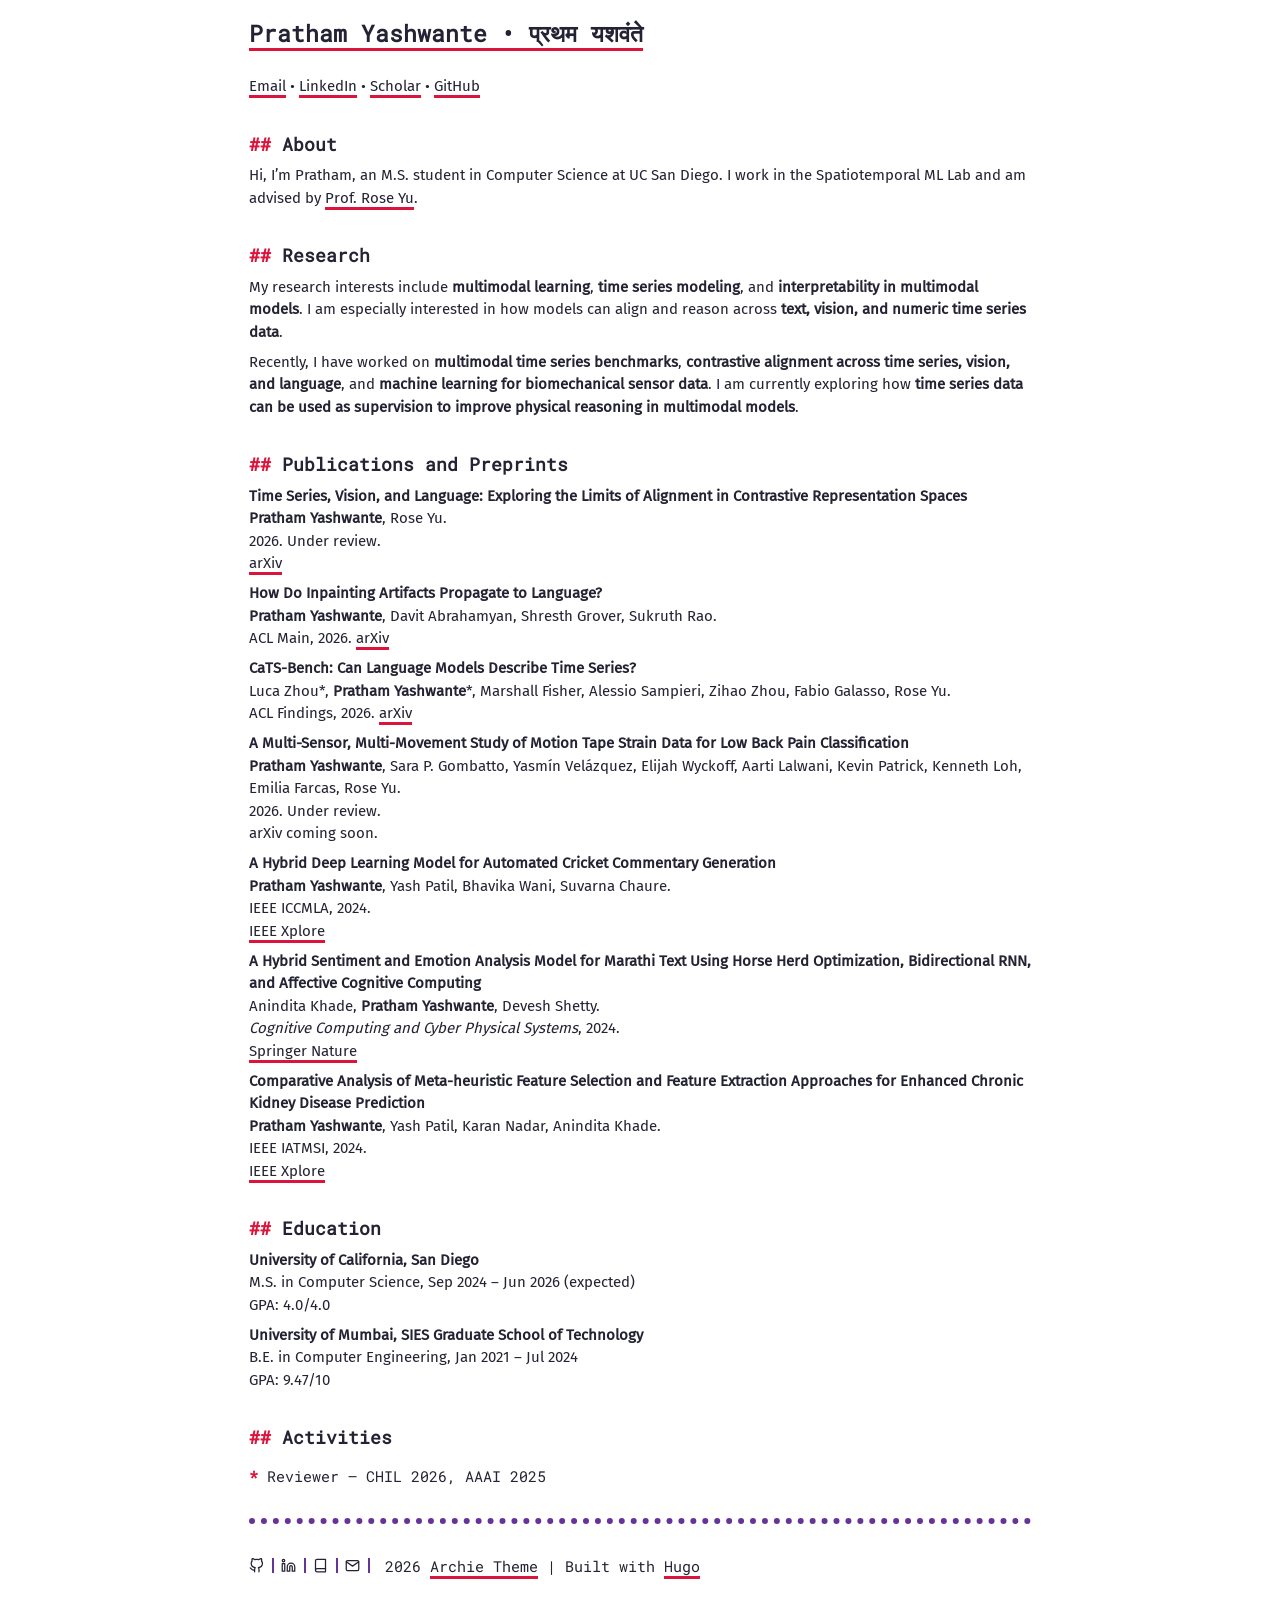
==== index.html @ 504a8953 "deploy: 6c5d9e19c88e1a8b2f071d8563f7a2a31293d02d" ====
<!doctype html><html><head lang=en><meta charset=utf-8><meta http-equiv=X-UA-Compatible content="IE=edge"><title>Pratham Yashwante • प्रथम यशवंते | Home</title><meta name=viewport content="width=device-width,initial-scale=1"><meta name=description content><meta property="og:image" content="https://prathamvy.github.io/"><link rel=alternate type=application/rss+xml href=https://prathamvy.github.io/index.xml title="Pratham Yashwante • प्रथम यशवंते"><meta property="og:url" content="https://prathamvy.github.io/"><meta property="og:site_name" content="Pratham Yashwante • प्रथम यशवंते"><meta property="og:title" content="Home"><meta property="og:description" content="Email • LinkedIn • Scholar • GitHub
About Hi, I’m Pratham, an M.S. student in Computer Science at UC San Diego. I work in the Spatiotemporal ML Lab and am advised by Prof. Rose Yu.
Research My research interests include multimodal learning, time series modeling, and interpretability in multimodal models. I am especially interested in how models can align and reason across text, vision, and numeric time series data.
Recently, I have worked on multimodal time series benchmarks, contrastive alignment across time series, vision, and language, and machine learning for biomechanical sensor data. I am currently exploring how time series data can be used as supervision to improve physical reasoning in multimodal models."><meta property="og:locale" content="en_us"><meta property="og:type" content="website"><meta name=twitter:card content="summary"><meta name=twitter:title content="Home"><meta name=twitter:description content="Email • LinkedIn • Scholar • GitHub
About Hi, I’m Pratham, an M.S. student in Computer Science at UC San Diego. I work in the Spatiotemporal ML Lab and am advised by Prof. Rose Yu.
Research My research interests include multimodal learning, time series modeling, and interpretability in multimodal models. I am especially interested in how models can align and reason across text, vision, and numeric time series data.
Recently, I have worked on multimodal time series benchmarks, contrastive alignment across time series, vision, and language, and machine learning for biomechanical sensor data. I am currently exploring how time series data can be used as supervision to improve physical reasoning in multimodal models."><link href=https://prathamvy.github.io/css/fonts.2c2227b81b1970a03e760aa2e6121cd01f87c88586803cbb282aa224720a765f.css rel=stylesheet><link rel=stylesheet type=text/css media=screen href=https://prathamvy.github.io/css/main.a87126a5d38398207e58225b2d1a9faf97f546982f44b3ffb9715a264da36c90.css></head><body><div class=content><header><div class=main><a href=https://prathamvy.github.io/>Pratham Yashwante • प्रथम यशवंते</a></div><nav></nav></header><main class=main><div class=site-description></div><article class=post-content><p><a href=mailto:prathamyashwantepy@gmail.com>Email</a> • <a href=https://linkedin.com/in/prathamyashwante>LinkedIn</a> • <a href="https://scholar.google.com/citations?user=l7KzSbgAAAAJ&amp;hl=en">Scholar</a> • <a href=https://github.com/prathamvy>GitHub</a></p><h2 id=about>About</h2><p>Hi, I’m Pratham, an M.S. student in Computer Science at UC San Diego. I work in the Spatiotemporal ML Lab and am advised by <a href=https://roseyu.com/>Prof. Rose Yu</a>.</p><h2 id=research>Research</h2><p>My research interests include <strong>multimodal learning</strong>, <strong>time series modeling</strong>, and <strong>interpretability in multimodal models</strong>. I am especially interested in how models can align and reason across <strong>text, vision, and numeric time series data</strong>.</p><p>Recently, I have worked on <strong>multimodal time series benchmarks</strong>, <strong>contrastive alignment across time series, vision, and language</strong>, and <strong>machine learning for biomechanical sensor data</strong>. I am currently exploring how <strong>time series data can be used as supervision to improve physical reasoning in multimodal models</strong>.</p><h2 id=publications-and-preprints>Publications and Preprints</h2><p><strong>Time Series, Vision, and Language: Exploring the Limits of Alignment in Contrastive Representation Spaces</strong><br><strong>Pratham Yashwante</strong>, Rose Yu.<br>2026. Under review.<br><a href=https://arxiv.org/abs/2602.19367v1>arXiv</a></p><p><strong>How Do Inpainting Artifacts Propagate to Language?</strong><br><strong>Pratham Yashwante</strong>, Davit Abrahamyan, Shresth Grover, Sukruth Rao.<br>ACL Main, 2026. <a href=https://arxiv.org/abs/2602.20520>arXiv</a></p><p><strong>CaTS-Bench: Can Language Models Describe Time Series?</strong><br>Luca Zhou*, <strong>Pratham Yashwante</strong>*, Marshall Fisher, Alessio Sampieri, Zihao Zhou, Fabio Galasso, Rose Yu.<br>ACL Findings, 2026. <a href=https://arxiv.org/abs/2509.20823>arXiv</a></p><p><strong>A Multi-Sensor, Multi-Movement Study of Motion Tape Strain Data for Low Back Pain Classification</strong><br><strong>Pratham Yashwante</strong>, Sara P. Gombatto, Yasmín Velázquez, Elijah Wyckoff, Aarti Lalwani, Kevin Patrick, Kenneth Loh, Emilia Farcas, Rose Yu.<br>2026. Under review.<br>arXiv coming soon.</p><p><strong>A Hybrid Deep Learning Model for Automated Cricket Commentary Generation</strong><br><strong>Pratham Yashwante</strong>, Yash Patil, Bhavika Wani, Suvarna Chaure.<br>IEEE ICCMLA, 2024.<br><a href=https://ieeexplore.ieee.org/abstract/document/10871604>IEEE Xplore</a></p><p><strong>A Hybrid Sentiment and Emotion Analysis Model for Marathi Text Using Horse Herd Optimization, Bidirectional RNN, and Affective Cognitive Computing</strong><br>Anindita Khade, <strong>Pratham Yashwante</strong>, Devesh Shetty.<br><em>Cognitive Computing and Cyber Physical Systems</em>, 2024.<br><a href=https://doi.org/10.1007/978-3-031-77081-4_2>Springer Nature</a></p><p><strong>Comparative Analysis of Meta-heuristic Feature Selection and Feature Extraction Approaches for Enhanced Chronic Kidney Disease Prediction</strong><br><strong>Pratham Yashwante</strong>, Yash Patil, Karan Nadar, Anindita Khade.<br>IEEE IATMSI, 2024.<br><a href=https://ieeexplore.ieee.org/abstract/document/10502980>IEEE Xplore</a></p><h2 id=education>Education</h2><p><strong>University of California, San Diego</strong><br>M.S. in Computer Science, Sep 2024 – Jun 2026 (expected)<br>GPA: 4.0/4.0</p><p><strong>University of Mumbai, SIES Graduate School of Technology</strong><br>B.E. in Computer Engineering, Jan 2021 – Jul 2024<br>GPA: 9.47/10</p><h2 id=activities>Activities</h2><ul><li>Reviewer — CHIL 2026, AAAI 2025</li></ul></article></main><footer><div style=display:flex><a class=soc href=https://github.com/prathamvy rel=me title=GitHub><svg class="feather"><use href="/svg/feather-sprite.51cf5647cb1987f769b616558f2620fd9423d72058490231b391bf6aa3744b55.svg#github"/></svg></a><a class=border></a><a class=soc href=https://linkedin.com/in/prathamyashwante rel=me title=LinkedIn><svg class="feather"><use href="/svg/feather-sprite.51cf5647cb1987f769b616558f2620fd9423d72058490231b391bf6aa3744b55.svg#linkedin"/></svg></a><a class=border></a><a class=soc href="https://scholar.google.com/citations?user=l7KzSbgAAAAJ&amp;hl=en" rel=me title="Google Scholar"><svg class="feather"><use href="/svg/feather-sprite.51cf5647cb1987f769b616558f2620fd9423d72058490231b391bf6aa3744b55.svg#book"/></svg></a><a class=border></a><a class=soc href=mailto:prathamyashwantepy@gmail.com rel=me title=Email><svg class="feather"><use href="/svg/feather-sprite.51cf5647cb1987f769b616558f2620fd9423d72058490231b391bf6aa3744b55.svg#mail"/></svg></a><a class=border></a></div><div class=footer-info>2026 <a href=https://github.com/athul/archie>Archie Theme</a> | Built with <a href=https://gohugo.io>Hugo</a></div></footer></div></body></html>
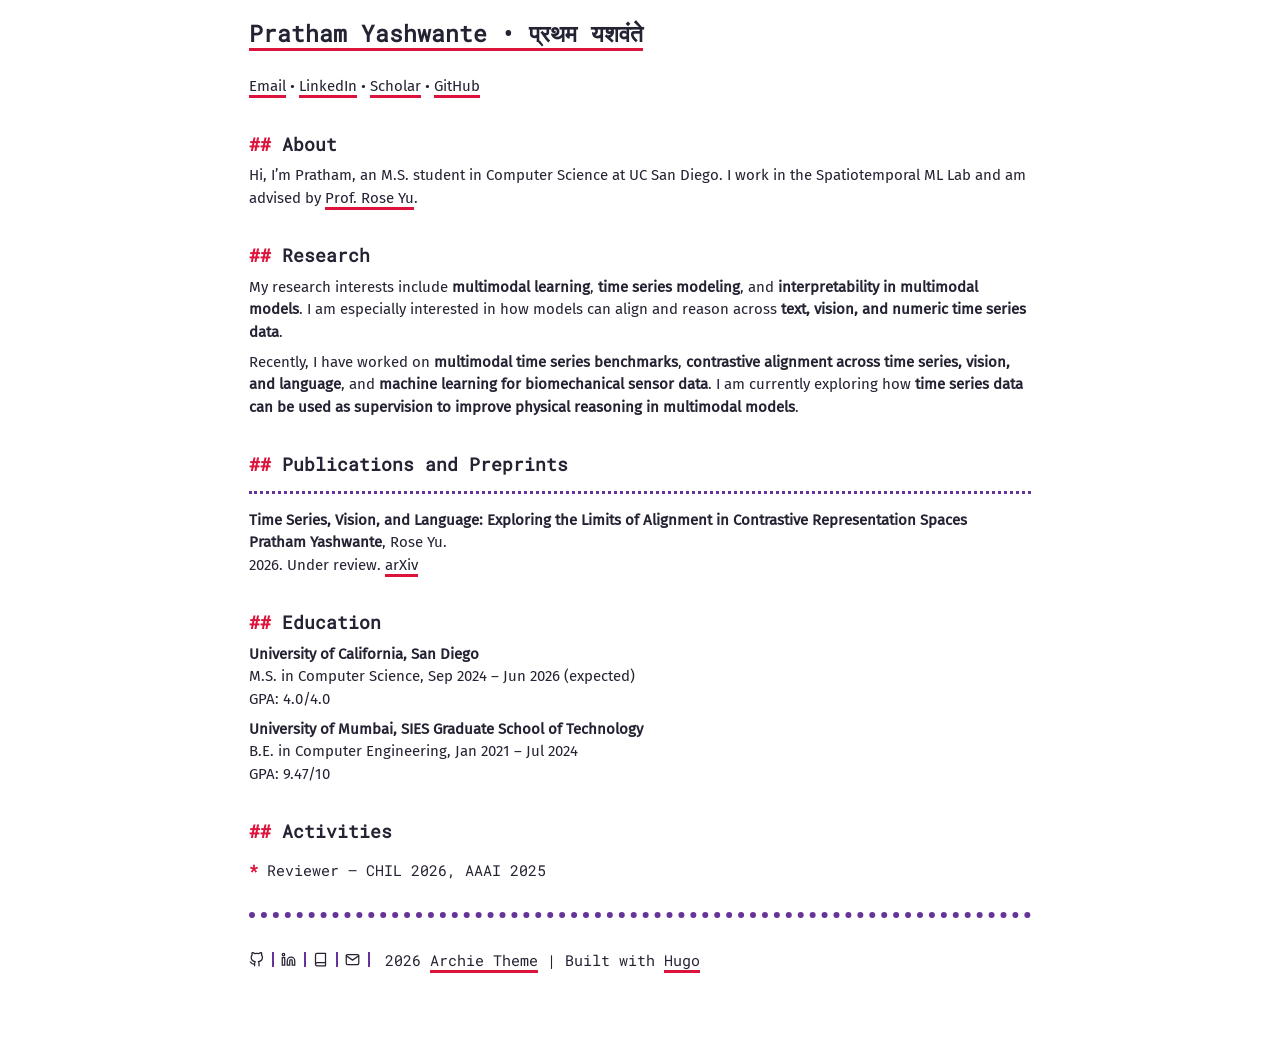
==== commit b9a0741a: "deploy: 776c43672d6908c7be7795386b432fb3fc596f01" ====
--- a/index.html
+++ b/index.html
@@ -4,4 +4,4 @@
 Recently, I have worked on multimodal time series benchmarks, contrastive alignment across time series, vision, and language, and machine learning for biomechanical sensor data. I am currently exploring how time series data can be used as supervision to improve physical reasoning in multimodal models."><meta property="og:locale" content="en_us"><meta property="og:type" content="website"><meta name=twitter:card content="summary"><meta name=twitter:title content="Home"><meta name=twitter:description content="Email • LinkedIn • Scholar • GitHub
 About Hi, I’m Pratham, an M.S. student in Computer Science at UC San Diego. I work in the Spatiotemporal ML Lab and am advised by Prof. Rose Yu.
 Research My research interests include multimodal learning, time series modeling, and interpretability in multimodal models. I am especially interested in how models can align and reason across text, vision, and numeric time series data.
-Recently, I have worked on multimodal time series benchmarks, contrastive alignment across time series, vision, and language, and machine learning for biomechanical sensor data. I am currently exploring how time series data can be used as supervision to improve physical reasoning in multimodal models."><link href=https://prathamvy.github.io/css/fonts.2c2227b81b1970a03e760aa2e6121cd01f87c88586803cbb282aa224720a765f.css rel=stylesheet><link rel=stylesheet type=text/css media=screen href=https://prathamvy.github.io/css/main.a87126a5d38398207e58225b2d1a9faf97f546982f44b3ffb9715a264da36c90.css></head><body><div class=content><header><div class=main><a href=https://prathamvy.github.io/>Pratham Yashwante • प्रथम यशवंते</a></div><nav></nav></header><main class=main><div class=site-description></div><article class=post-content><p><a href=mailto:prathamyashwantepy@gmail.com>Email</a> • <a href=https://linkedin.com/in/prathamyashwante>LinkedIn</a> • <a href="https://scholar.google.com/citations?user=l7KzSbgAAAAJ&amp;hl=en">Scholar</a> • <a href=https://github.com/prathamvy>GitHub</a></p><h2 id=about>About</h2><p>Hi, I’m Pratham, an M.S. student in Computer Science at UC San Diego. I work in the Spatiotemporal ML Lab and am advised by <a href=https://roseyu.com/>Prof. Rose Yu</a>.</p><h2 id=research>Research</h2><p>My research interests include <strong>multimodal learning</strong>, <strong>time series modeling</strong>, and <strong>interpretability in multimodal models</strong>. I am especially interested in how models can align and reason across <strong>text, vision, and numeric time series data</strong>.</p><p>Recently, I have worked on <strong>multimodal time series benchmarks</strong>, <strong>contrastive alignment across time series, vision, and language</strong>, and <strong>machine learning for biomechanical sensor data</strong>. I am currently exploring how <strong>time series data can be used as supervision to improve physical reasoning in multimodal models</strong>.</p><h2 id=publications-and-preprints>Publications and Preprints</h2><p><strong>Time Series, Vision, and Language: Exploring the Limits of Alignment in Contrastive Representation Spaces</strong><br><strong>Pratham Yashwante</strong>, Rose Yu.<br>2026. Under review.<br><a href=https://arxiv.org/abs/2602.19367v1>arXiv</a></p><p><strong>How Do Inpainting Artifacts Propagate to Language?</strong><br><strong>Pratham Yashwante</strong>, Davit Abrahamyan, Shresth Grover, Sukruth Rao.<br>ACL Main, 2026. <a href=https://arxiv.org/abs/2602.20520>arXiv</a></p><p><strong>CaTS-Bench: Can Language Models Describe Time Series?</strong><br>Luca Zhou*, <strong>Pratham Yashwante</strong>*, Marshall Fisher, Alessio Sampieri, Zihao Zhou, Fabio Galasso, Rose Yu.<br>ACL Findings, 2026. <a href=https://arxiv.org/abs/2509.20823>arXiv</a></p><p><strong>A Multi-Sensor, Multi-Movement Study of Motion Tape Strain Data for Low Back Pain Classification</strong><br><strong>Pratham Yashwante</strong>, Sara P. Gombatto, Yasmín Velázquez, Elijah Wyckoff, Aarti Lalwani, Kevin Patrick, Kenneth Loh, Emilia Farcas, Rose Yu.<br>2026. Under review.<br>arXiv coming soon.</p><p><strong>A Hybrid Deep Learning Model for Automated Cricket Commentary Generation</strong><br><strong>Pratham Yashwante</strong>, Yash Patil, Bhavika Wani, Suvarna Chaure.<br>IEEE ICCMLA, 2024.<br><a href=https://ieeexplore.ieee.org/abstract/document/10871604>IEEE Xplore</a></p><p><strong>A Hybrid Sentiment and Emotion Analysis Model for Marathi Text Using Horse Herd Optimization, Bidirectional RNN, and Affective Cognitive Computing</strong><br>Anindita Khade, <strong>Pratham Yashwante</strong>, Devesh Shetty.<br><em>Cognitive Computing and Cyber Physical Systems</em>, 2024.<br><a href=https://doi.org/10.1007/978-3-031-77081-4_2>Springer Nature</a></p><p><strong>Comparative Analysis of Meta-heuristic Feature Selection and Feature Extraction Approaches for Enhanced Chronic Kidney Disease Prediction</strong><br><strong>Pratham Yashwante</strong>, Yash Patil, Karan Nadar, Anindita Khade.<br>IEEE IATMSI, 2024.<br><a href=https://ieeexplore.ieee.org/abstract/document/10502980>IEEE Xplore</a></p><h2 id=education>Education</h2><p><strong>University of California, San Diego</strong><br>M.S. in Computer Science, Sep 2024 – Jun 2026 (expected)<br>GPA: 4.0/4.0</p><p><strong>University of Mumbai, SIES Graduate School of Technology</strong><br>B.E. in Computer Engineering, Jan 2021 – Jul 2024<br>GPA: 9.47/10</p><h2 id=activities>Activities</h2><ul><li>Reviewer — CHIL 2026, AAAI 2025</li></ul></article></main><footer><div style=display:flex><a class=soc href=https://github.com/prathamvy rel=me title=GitHub><svg class="feather"><use href="/svg/feather-sprite.51cf5647cb1987f769b616558f2620fd9423d72058490231b391bf6aa3744b55.svg#github"/></svg></a><a class=border></a><a class=soc href=https://linkedin.com/in/prathamyashwante rel=me title=LinkedIn><svg class="feather"><use href="/svg/feather-sprite.51cf5647cb1987f769b616558f2620fd9423d72058490231b391bf6aa3744b55.svg#linkedin"/></svg></a><a class=border></a><a class=soc href="https://scholar.google.com/citations?user=l7KzSbgAAAAJ&amp;hl=en" rel=me title="Google Scholar"><svg class="feather"><use href="/svg/feather-sprite.51cf5647cb1987f769b616558f2620fd9423d72058490231b391bf6aa3744b55.svg#book"/></svg></a><a class=border></a><a class=soc href=mailto:prathamyashwantepy@gmail.com rel=me title=Email><svg class="feather"><use href="/svg/feather-sprite.51cf5647cb1987f769b616558f2620fd9423d72058490231b391bf6aa3744b55.svg#mail"/></svg></a><a class=border></a></div><div class=footer-info>2026 <a href=https://github.com/athul/archie>Archie Theme</a> | Built with <a href=https://gohugo.io>Hugo</a></div></footer></div></body></html>+Recently, I have worked on multimodal time series benchmarks, contrastive alignment across time series, vision, and language, and machine learning for biomechanical sensor data. I am currently exploring how time series data can be used as supervision to improve physical reasoning in multimodal models."><link href=https://prathamvy.github.io/css/fonts.2c2227b81b1970a03e760aa2e6121cd01f87c88586803cbb282aa224720a765f.css rel=stylesheet><link rel=stylesheet type=text/css media=screen href=https://prathamvy.github.io/css/main.a87126a5d38398207e58225b2d1a9faf97f546982f44b3ffb9715a264da36c90.css></head><body><div class=content><header><div class=main><a href=https://prathamvy.github.io/>Pratham Yashwante • प्रथम यशवंते</a></div><nav></nav></header><main class=main><div class=site-description></div><article class=post-content><p><a href=mailto:prathamyashwantepy@gmail.com>Email</a> • <a href=https://linkedin.com/in/prathamyashwante>LinkedIn</a> • <a href="https://scholar.google.com/citations?user=l7KzSbgAAAAJ&amp;hl=en">Scholar</a> • <a href=https://github.com/prathamvy>GitHub</a></p><h2 id=about>About</h2><p>Hi, I’m Pratham, an M.S. student in Computer Science at UC San Diego. I work in the Spatiotemporal ML Lab and am advised by <a href=https://roseyu.com/>Prof. Rose Yu</a>.</p><h2 id=research>Research</h2><p>My research interests include <strong>multimodal learning</strong>, <strong>time series modeling</strong>, and <strong>interpretability in multimodal models</strong>. I am especially interested in how models can align and reason across <strong>text, vision, and numeric time series data</strong>.</p><p>Recently, I have worked on <strong>multimodal time series benchmarks</strong>, <strong>contrastive alignment across time series, vision, and language</strong>, and <strong>machine learning for biomechanical sensor data</strong>. I am currently exploring how <strong>time series data can be used as supervision to improve physical reasoning in multimodal models</strong>.</p><h2 id=publications-and-preprints>Publications and Preprints</h2><hr><p><strong>Time Series, Vision, and Language: Exploring the Limits of Alignment in Contrastive Representation Spaces</strong><br><strong>Pratham Yashwante</strong>, Rose Yu.<br>2026. Under review. <a href=https://arxiv.org/abs/2602.19367v1>arXiv</a></p><h2 id=education>Education</h2><p><strong>University of California, San Diego</strong><br>M.S. in Computer Science, Sep 2024 – Jun 2026 (expected)<br>GPA: 4.0/4.0</p><p><strong>University of Mumbai, SIES Graduate School of Technology</strong><br>B.E. in Computer Engineering, Jan 2021 – Jul 2024<br>GPA: 9.47/10</p><h2 id=activities>Activities</h2><ul><li>Reviewer — CHIL 2026, AAAI 2025</li></ul></article></main><footer><div style=display:flex><a class=soc href=https://github.com/prathamvy rel=me title=GitHub><svg class="feather"><use href="/svg/feather-sprite.51cf5647cb1987f769b616558f2620fd9423d72058490231b391bf6aa3744b55.svg#github"/></svg></a><a class=border></a><a class=soc href=https://linkedin.com/in/prathamyashwante rel=me title=LinkedIn><svg class="feather"><use href="/svg/feather-sprite.51cf5647cb1987f769b616558f2620fd9423d72058490231b391bf6aa3744b55.svg#linkedin"/></svg></a><a class=border></a><a class=soc href="https://scholar.google.com/citations?user=l7KzSbgAAAAJ&amp;hl=en" rel=me title="Google Scholar"><svg class="feather"><use href="/svg/feather-sprite.51cf5647cb1987f769b616558f2620fd9423d72058490231b391bf6aa3744b55.svg#book"/></svg></a><a class=border></a><a class=soc href=mailto:prathamyashwantepy@gmail.com rel=me title=Email><svg class="feather"><use href="/svg/feather-sprite.51cf5647cb1987f769b616558f2620fd9423d72058490231b391bf6aa3744b55.svg#mail"/></svg></a><a class=border></a></div><div class=footer-info>2026 <a href=https://github.com/athul/archie>Archie Theme</a> | Built with <a href=https://gohugo.io>Hugo</a></div></footer></div></body></html>
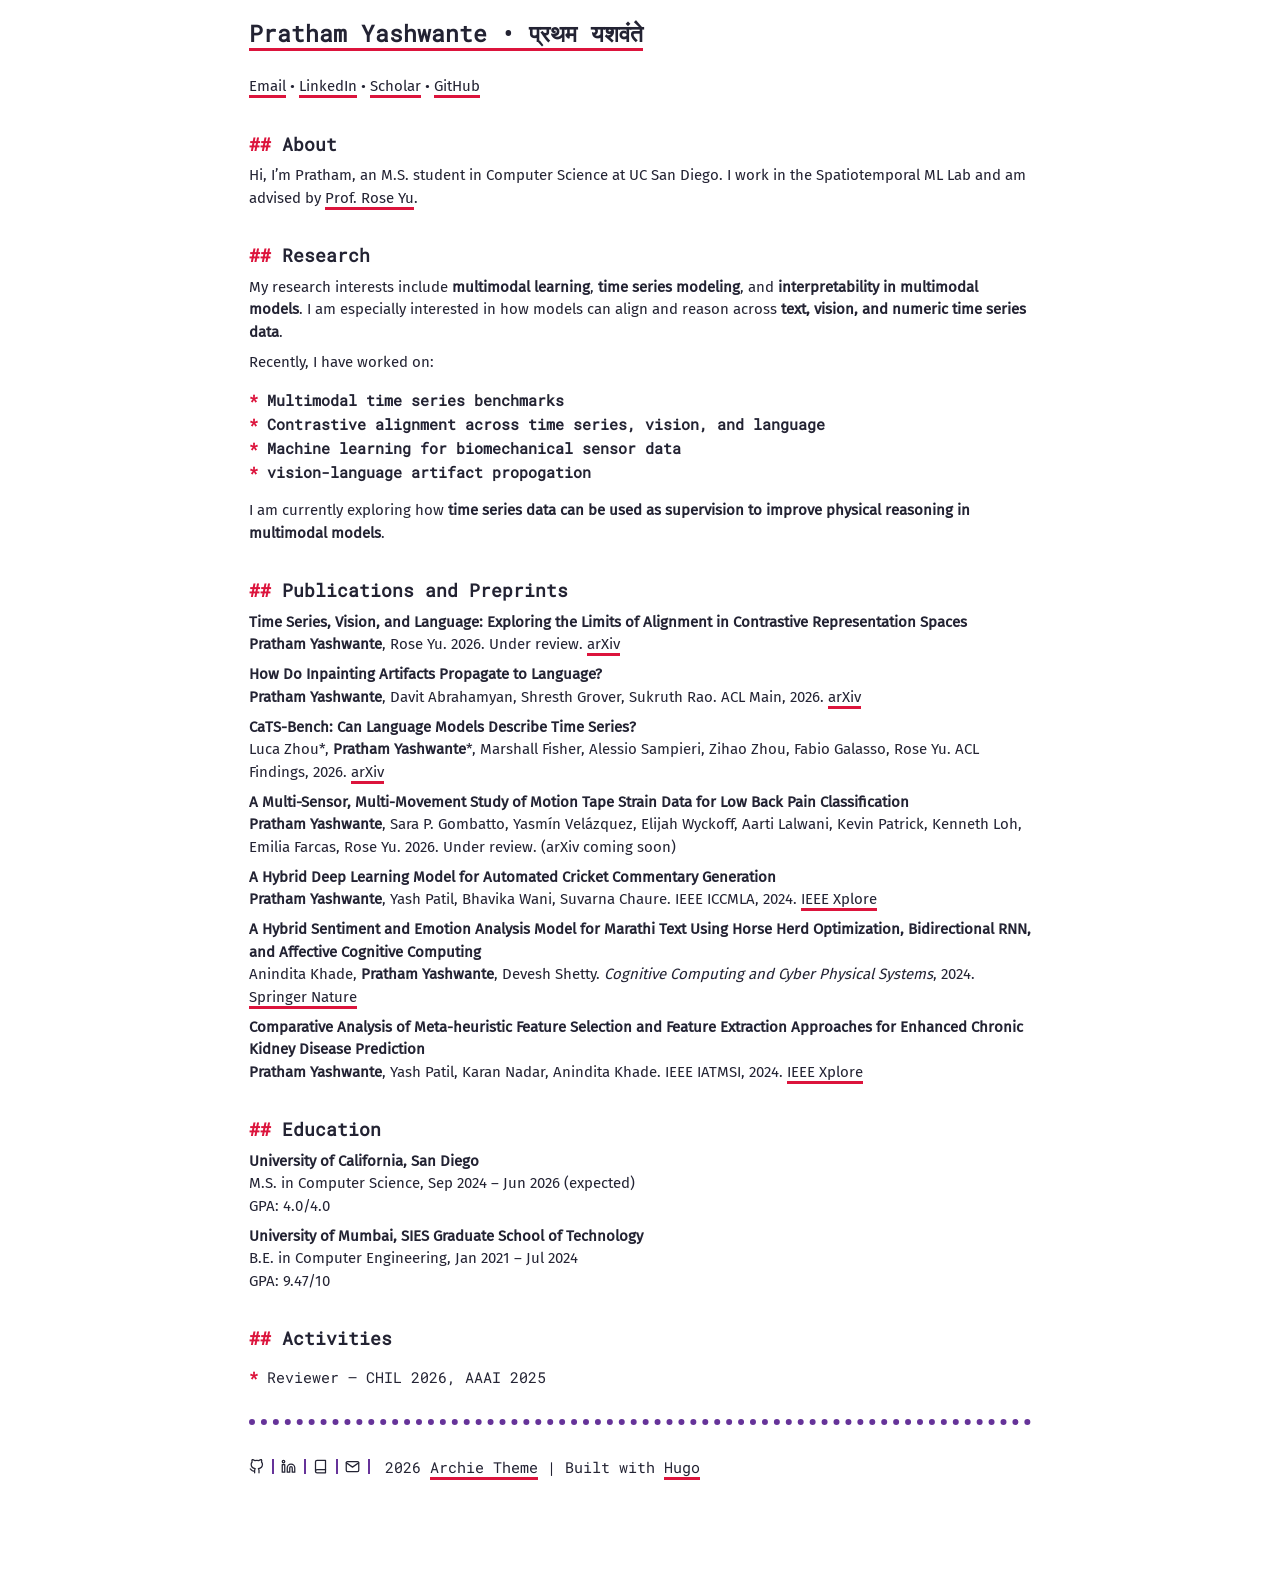
==== commit 2adcfcf8: "deploy: 95b0241043cf99fbb172ac626fe70a78dbdd3101" ====
--- a/index.html
+++ b/index.html
@@ -1,7 +1,7 @@
 <!doctype html><html><head lang=en><meta charset=utf-8><meta http-equiv=X-UA-Compatible content="IE=edge"><title>Pratham Yashwante • प्रथम यशवंते | Home</title><meta name=viewport content="width=device-width,initial-scale=1"><meta name=description content><meta property="og:image" content="https://prathamvy.github.io/"><link rel=alternate type=application/rss+xml href=https://prathamvy.github.io/index.xml title="Pratham Yashwante • प्रथम यशवंते"><meta property="og:url" content="https://prathamvy.github.io/"><meta property="og:site_name" content="Pratham Yashwante • प्रथम यशवंते"><meta property="og:title" content="Home"><meta property="og:description" content="Email • LinkedIn • Scholar • GitHub
 About Hi, I’m Pratham, an M.S. student in Computer Science at UC San Diego. I work in the Spatiotemporal ML Lab and am advised by Prof. Rose Yu.
 Research My research interests include multimodal learning, time series modeling, and interpretability in multimodal models. I am especially interested in how models can align and reason across text, vision, and numeric time series data.
-Recently, I have worked on multimodal time series benchmarks, contrastive alignment across time series, vision, and language, and machine learning for biomechanical sensor data. I am currently exploring how time series data can be used as supervision to improve physical reasoning in multimodal models."><meta property="og:locale" content="en_us"><meta property="og:type" content="website"><meta name=twitter:card content="summary"><meta name=twitter:title content="Home"><meta name=twitter:description content="Email • LinkedIn • Scholar • GitHub
+Recently, I have worked on:"><meta property="og:locale" content="en_us"><meta property="og:type" content="website"><meta name=twitter:card content="summary"><meta name=twitter:title content="Home"><meta name=twitter:description content="Email • LinkedIn • Scholar • GitHub
 About Hi, I’m Pratham, an M.S. student in Computer Science at UC San Diego. I work in the Spatiotemporal ML Lab and am advised by Prof. Rose Yu.
 Research My research interests include multimodal learning, time series modeling, and interpretability in multimodal models. I am especially interested in how models can align and reason across text, vision, and numeric time series data.
-Recently, I have worked on multimodal time series benchmarks, contrastive alignment across time series, vision, and language, and machine learning for biomechanical sensor data. I am currently exploring how time series data can be used as supervision to improve physical reasoning in multimodal models."><link href=https://prathamvy.github.io/css/fonts.2c2227b81b1970a03e760aa2e6121cd01f87c88586803cbb282aa224720a765f.css rel=stylesheet><link rel=stylesheet type=text/css media=screen href=https://prathamvy.github.io/css/main.a87126a5d38398207e58225b2d1a9faf97f546982f44b3ffb9715a264da36c90.css></head><body><div class=content><header><div class=main><a href=https://prathamvy.github.io/>Pratham Yashwante • प्रथम यशवंते</a></div><nav></nav></header><main class=main><div class=site-description></div><article class=post-content><p><a href=mailto:prathamyashwantepy@gmail.com>Email</a> • <a href=https://linkedin.com/in/prathamyashwante>LinkedIn</a> • <a href="https://scholar.google.com/citations?user=l7KzSbgAAAAJ&amp;hl=en">Scholar</a> • <a href=https://github.com/prathamvy>GitHub</a></p><h2 id=about>About</h2><p>Hi, I’m Pratham, an M.S. student in Computer Science at UC San Diego. I work in the Spatiotemporal ML Lab and am advised by <a href=https://roseyu.com/>Prof. Rose Yu</a>.</p><h2 id=research>Research</h2><p>My research interests include <strong>multimodal learning</strong>, <strong>time series modeling</strong>, and <strong>interpretability in multimodal models</strong>. I am especially interested in how models can align and reason across <strong>text, vision, and numeric time series data</strong>.</p><p>Recently, I have worked on <strong>multimodal time series benchmarks</strong>, <strong>contrastive alignment across time series, vision, and language</strong>, and <strong>machine learning for biomechanical sensor data</strong>. I am currently exploring how <strong>time series data can be used as supervision to improve physical reasoning in multimodal models</strong>.</p><h2 id=publications-and-preprints>Publications and Preprints</h2><hr><p><strong>Time Series, Vision, and Language: Exploring the Limits of Alignment in Contrastive Representation Spaces</strong><br><strong>Pratham Yashwante</strong>, Rose Yu.<br>2026. Under review. <a href=https://arxiv.org/abs/2602.19367v1>arXiv</a></p><h2 id=education>Education</h2><p><strong>University of California, San Diego</strong><br>M.S. in Computer Science, Sep 2024 – Jun 2026 (expected)<br>GPA: 4.0/4.0</p><p><strong>University of Mumbai, SIES Graduate School of Technology</strong><br>B.E. in Computer Engineering, Jan 2021 – Jul 2024<br>GPA: 9.47/10</p><h2 id=activities>Activities</h2><ul><li>Reviewer — CHIL 2026, AAAI 2025</li></ul></article></main><footer><div style=display:flex><a class=soc href=https://github.com/prathamvy rel=me title=GitHub><svg class="feather"><use href="/svg/feather-sprite.51cf5647cb1987f769b616558f2620fd9423d72058490231b391bf6aa3744b55.svg#github"/></svg></a><a class=border></a><a class=soc href=https://linkedin.com/in/prathamyashwante rel=me title=LinkedIn><svg class="feather"><use href="/svg/feather-sprite.51cf5647cb1987f769b616558f2620fd9423d72058490231b391bf6aa3744b55.svg#linkedin"/></svg></a><a class=border></a><a class=soc href="https://scholar.google.com/citations?user=l7KzSbgAAAAJ&amp;hl=en" rel=me title="Google Scholar"><svg class="feather"><use href="/svg/feather-sprite.51cf5647cb1987f769b616558f2620fd9423d72058490231b391bf6aa3744b55.svg#book"/></svg></a><a class=border></a><a class=soc href=mailto:prathamyashwantepy@gmail.com rel=me title=Email><svg class="feather"><use href="/svg/feather-sprite.51cf5647cb1987f769b616558f2620fd9423d72058490231b391bf6aa3744b55.svg#mail"/></svg></a><a class=border></a></div><div class=footer-info>2026 <a href=https://github.com/athul/archie>Archie Theme</a> | Built with <a href=https://gohugo.io>Hugo</a></div></footer></div></body></html>+Recently, I have worked on:"><link href=https://prathamvy.github.io/css/fonts.2c2227b81b1970a03e760aa2e6121cd01f87c88586803cbb282aa224720a765f.css rel=stylesheet><link rel=stylesheet type=text/css media=screen href=https://prathamvy.github.io/css/main.a87126a5d38398207e58225b2d1a9faf97f546982f44b3ffb9715a264da36c90.css></head><body><div class=content><header><div class=main><a href=https://prathamvy.github.io/>Pratham Yashwante • प्रथम यशवंते</a></div><nav></nav></header><main class=main><div class=site-description></div><article class=post-content><p><a href=mailto:prathamyashwantepy@gmail.com>Email</a> • <a href=https://linkedin.com/in/prathamyashwante>LinkedIn</a> • <a href="https://scholar.google.com/citations?user=l7KzSbgAAAAJ&amp;hl=en">Scholar</a> • <a href=https://github.com/prathamvy>GitHub</a></p><h2 id=about>About</h2><p>Hi, I’m Pratham, an M.S. student in Computer Science at UC San Diego. I work in the Spatiotemporal ML Lab and am advised by <a href=https://roseyu.com/>Prof. Rose Yu</a>.</p><h2 id=research>Research</h2><p>My research interests include <strong>multimodal learning</strong>, <strong>time series modeling</strong>, and <strong>interpretability in multimodal models</strong>. I am especially interested in how models can align and reason across <strong>text, vision, and numeric time series data</strong>.</p><p>Recently, I have worked on:</p><ul><li><strong>Multimodal time series benchmarks</strong></li><li><strong>Contrastive alignment across time series, vision, and language</strong></li><li><strong>Machine learning for biomechanical sensor data</strong></li><li><strong>vision-language artifact propogation</strong></li></ul><p>I am currently exploring how <strong>time series data can be used as supervision to improve physical reasoning in multimodal models</strong>.</p><h2 id=publications-and-preprints>Publications and Preprints</h2><p><strong>Time Series, Vision, and Language: Exploring the Limits of Alignment in Contrastive Representation Spaces</strong><br><strong>Pratham Yashwante</strong>, Rose Yu. 2026. Under review. <a href=https://arxiv.org/abs/2602.19367v1>arXiv</a></p><p><strong>How Do Inpainting Artifacts Propagate to Language?</strong><br><strong>Pratham Yashwante</strong>, Davit Abrahamyan, Shresth Grover, Sukruth Rao. ACL Main, 2026. <a href=https://arxiv.org/abs/2602.20520>arXiv</a></p><p><strong>CaTS-Bench: Can Language Models Describe Time Series?</strong><br>Luca Zhou*, <strong>Pratham Yashwante</strong>*, Marshall Fisher, Alessio Sampieri, Zihao Zhou, Fabio Galasso, Rose Yu. ACL Findings, 2026. <a href=https://arxiv.org/abs/2509.20823>arXiv</a></p><p><strong>A Multi-Sensor, Multi-Movement Study of Motion Tape Strain Data for Low Back Pain Classification</strong><br><strong>Pratham Yashwante</strong>, Sara P. Gombatto, Yasmín Velázquez, Elijah Wyckoff, Aarti Lalwani, Kevin Patrick, Kenneth Loh, Emilia Farcas, Rose Yu. 2026. Under review. (arXiv coming soon)</p><p><strong>A Hybrid Deep Learning Model for Automated Cricket Commentary Generation</strong><br><strong>Pratham Yashwante</strong>, Yash Patil, Bhavika Wani, Suvarna Chaure. IEEE ICCMLA, 2024. <a href=https://ieeexplore.ieee.org/abstract/document/10871604>IEEE Xplore</a></p><p><strong>A Hybrid Sentiment and Emotion Analysis Model for Marathi Text Using Horse Herd Optimization, Bidirectional RNN, and Affective Cognitive Computing</strong><br>Anindita Khade, <strong>Pratham Yashwante</strong>, Devesh Shetty. <em>Cognitive Computing and Cyber Physical Systems</em>, 2024. <a href=https://doi.org/10.1007/978-3-031-77081-4_2>Springer Nature</a></p><p><strong>Comparative Analysis of Meta-heuristic Feature Selection and Feature Extraction Approaches for Enhanced Chronic Kidney Disease Prediction</strong><br><strong>Pratham Yashwante</strong>, Yash Patil, Karan Nadar, Anindita Khade. IEEE IATMSI, 2024. <a href=https://ieeexplore.ieee.org/abstract/document/10502980>IEEE Xplore</a></p><h2 id=education>Education</h2><p><strong>University of California, San Diego</strong><br>M.S. in Computer Science, Sep 2024 – Jun 2026 (expected)<br>GPA: 4.0/4.0</p><p><strong>University of Mumbai, SIES Graduate School of Technology</strong><br>B.E. in Computer Engineering, Jan 2021 – Jul 2024<br>GPA: 9.47/10</p><h2 id=activities>Activities</h2><ul><li>Reviewer — CHIL 2026, AAAI 2025</li></ul></article></main><footer><div style=display:flex><a class=soc href=https://github.com/prathamvy rel=me title=GitHub><svg class="feather"><use href="/svg/feather-sprite.51cf5647cb1987f769b616558f2620fd9423d72058490231b391bf6aa3744b55.svg#github"/></svg></a><a class=border></a><a class=soc href=https://linkedin.com/in/prathamyashwante rel=me title=LinkedIn><svg class="feather"><use href="/svg/feather-sprite.51cf5647cb1987f769b616558f2620fd9423d72058490231b391bf6aa3744b55.svg#linkedin"/></svg></a><a class=border></a><a class=soc href="https://scholar.google.com/citations?user=l7KzSbgAAAAJ&amp;hl=en" rel=me title="Google Scholar"><svg class="feather"><use href="/svg/feather-sprite.51cf5647cb1987f769b616558f2620fd9423d72058490231b391bf6aa3744b55.svg#book"/></svg></a><a class=border></a><a class=soc href=mailto:prathamyashwantepy@gmail.com rel=me title=Email><svg class="feather"><use href="/svg/feather-sprite.51cf5647cb1987f769b616558f2620fd9423d72058490231b391bf6aa3744b55.svg#mail"/></svg></a><a class=border></a></div><div class=footer-info>2026 <a href=https://github.com/athul/archie>Archie Theme</a> | Built with <a href=https://gohugo.io>Hugo</a></div></footer></div></body></html>
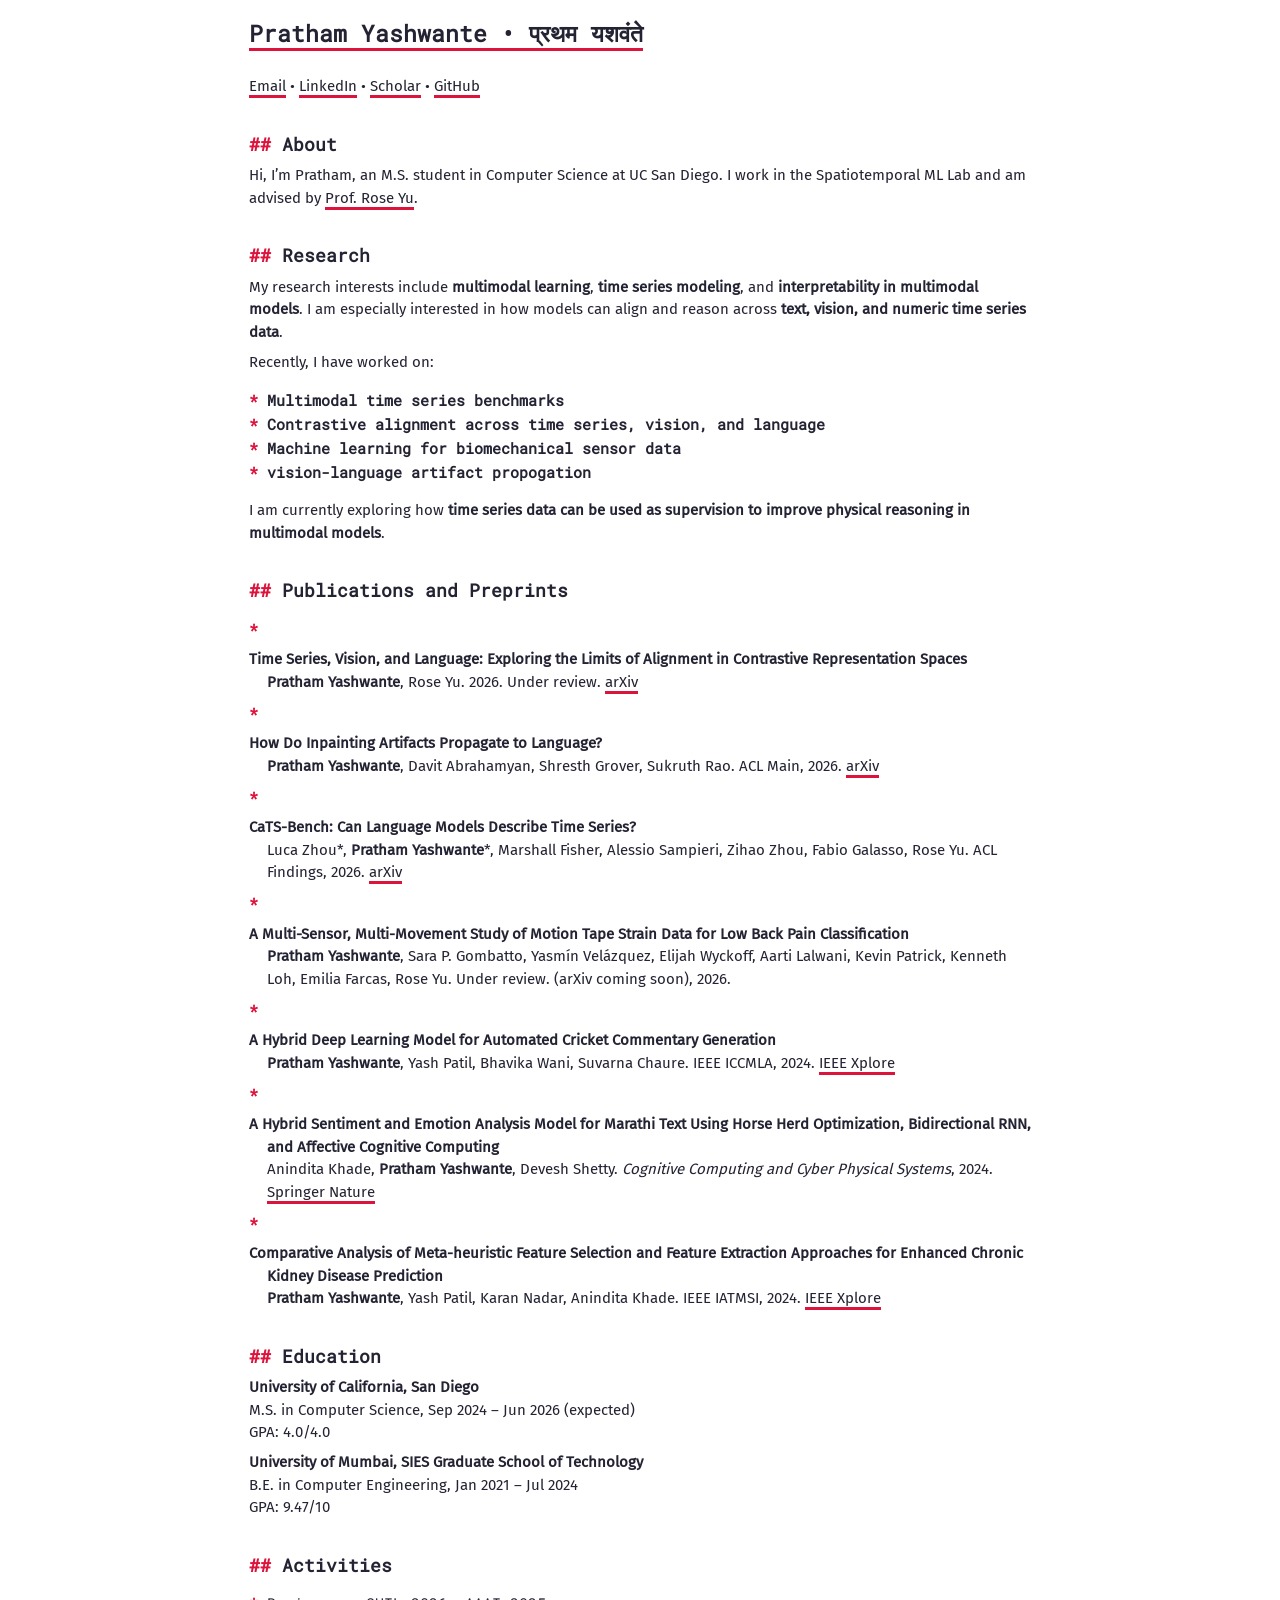
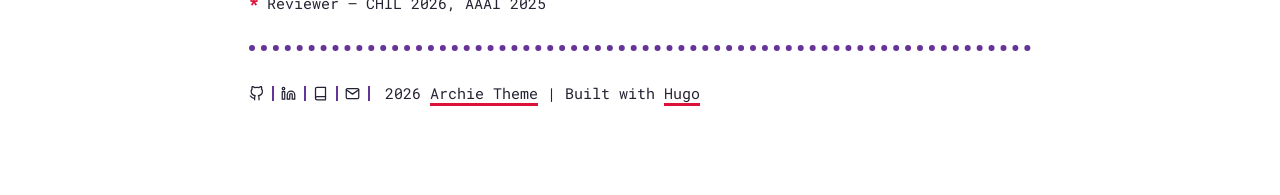
==== commit 397cb9ae: "deploy: d98035b5375c320c3a13344f77ed9e0297c97159" ====
--- a/index.html
+++ b/index.html
@@ -4,4 +4,11 @@
 Recently, I have worked on:"><meta property="og:locale" content="en_us"><meta property="og:type" content="website"><meta name=twitter:card content="summary"><meta name=twitter:title content="Home"><meta name=twitter:description content="Email • LinkedIn • Scholar • GitHub
 About Hi, I’m Pratham, an M.S. student in Computer Science at UC San Diego. I work in the Spatiotemporal ML Lab and am advised by Prof. Rose Yu.
 Research My research interests include multimodal learning, time series modeling, and interpretability in multimodal models. I am especially interested in how models can align and reason across text, vision, and numeric time series data.
-Recently, I have worked on:"><link href=https://prathamvy.github.io/css/fonts.2c2227b81b1970a03e760aa2e6121cd01f87c88586803cbb282aa224720a765f.css rel=stylesheet><link rel=stylesheet type=text/css media=screen href=https://prathamvy.github.io/css/main.a87126a5d38398207e58225b2d1a9faf97f546982f44b3ffb9715a264da36c90.css></head><body><div class=content><header><div class=main><a href=https://prathamvy.github.io/>Pratham Yashwante • प्रथम यशवंते</a></div><nav></nav></header><main class=main><div class=site-description></div><article class=post-content><p><a href=mailto:prathamyashwantepy@gmail.com>Email</a> • <a href=https://linkedin.com/in/prathamyashwante>LinkedIn</a> • <a href="https://scholar.google.com/citations?user=l7KzSbgAAAAJ&amp;hl=en">Scholar</a> • <a href=https://github.com/prathamvy>GitHub</a></p><h2 id=about>About</h2><p>Hi, I’m Pratham, an M.S. student in Computer Science at UC San Diego. I work in the Spatiotemporal ML Lab and am advised by <a href=https://roseyu.com/>Prof. Rose Yu</a>.</p><h2 id=research>Research</h2><p>My research interests include <strong>multimodal learning</strong>, <strong>time series modeling</strong>, and <strong>interpretability in multimodal models</strong>. I am especially interested in how models can align and reason across <strong>text, vision, and numeric time series data</strong>.</p><p>Recently, I have worked on:</p><ul><li><strong>Multimodal time series benchmarks</strong></li><li><strong>Contrastive alignment across time series, vision, and language</strong></li><li><strong>Machine learning for biomechanical sensor data</strong></li><li><strong>vision-language artifact propogation</strong></li></ul><p>I am currently exploring how <strong>time series data can be used as supervision to improve physical reasoning in multimodal models</strong>.</p><h2 id=publications-and-preprints>Publications and Preprints</h2><p><strong>Time Series, Vision, and Language: Exploring the Limits of Alignment in Contrastive Representation Spaces</strong><br><strong>Pratham Yashwante</strong>, Rose Yu. 2026. Under review. <a href=https://arxiv.org/abs/2602.19367v1>arXiv</a></p><p><strong>How Do Inpainting Artifacts Propagate to Language?</strong><br><strong>Pratham Yashwante</strong>, Davit Abrahamyan, Shresth Grover, Sukruth Rao. ACL Main, 2026. <a href=https://arxiv.org/abs/2602.20520>arXiv</a></p><p><strong>CaTS-Bench: Can Language Models Describe Time Series?</strong><br>Luca Zhou*, <strong>Pratham Yashwante</strong>*, Marshall Fisher, Alessio Sampieri, Zihao Zhou, Fabio Galasso, Rose Yu. ACL Findings, 2026. <a href=https://arxiv.org/abs/2509.20823>arXiv</a></p><p><strong>A Multi-Sensor, Multi-Movement Study of Motion Tape Strain Data for Low Back Pain Classification</strong><br><strong>Pratham Yashwante</strong>, Sara P. Gombatto, Yasmín Velázquez, Elijah Wyckoff, Aarti Lalwani, Kevin Patrick, Kenneth Loh, Emilia Farcas, Rose Yu. 2026. Under review. (arXiv coming soon)</p><p><strong>A Hybrid Deep Learning Model for Automated Cricket Commentary Generation</strong><br><strong>Pratham Yashwante</strong>, Yash Patil, Bhavika Wani, Suvarna Chaure. IEEE ICCMLA, 2024. <a href=https://ieeexplore.ieee.org/abstract/document/10871604>IEEE Xplore</a></p><p><strong>A Hybrid Sentiment and Emotion Analysis Model for Marathi Text Using Horse Herd Optimization, Bidirectional RNN, and Affective Cognitive Computing</strong><br>Anindita Khade, <strong>Pratham Yashwante</strong>, Devesh Shetty. <em>Cognitive Computing and Cyber Physical Systems</em>, 2024. <a href=https://doi.org/10.1007/978-3-031-77081-4_2>Springer Nature</a></p><p><strong>Comparative Analysis of Meta-heuristic Feature Selection and Feature Extraction Approaches for Enhanced Chronic Kidney Disease Prediction</strong><br><strong>Pratham Yashwante</strong>, Yash Patil, Karan Nadar, Anindita Khade. IEEE IATMSI, 2024. <a href=https://ieeexplore.ieee.org/abstract/document/10502980>IEEE Xplore</a></p><h2 id=education>Education</h2><p><strong>University of California, San Diego</strong><br>M.S. in Computer Science, Sep 2024 – Jun 2026 (expected)<br>GPA: 4.0/4.0</p><p><strong>University of Mumbai, SIES Graduate School of Technology</strong><br>B.E. in Computer Engineering, Jan 2021 – Jul 2024<br>GPA: 9.47/10</p><h2 id=activities>Activities</h2><ul><li>Reviewer — CHIL 2026, AAAI 2025</li></ul></article></main><footer><div style=display:flex><a class=soc href=https://github.com/prathamvy rel=me title=GitHub><svg class="feather"><use href="/svg/feather-sprite.51cf5647cb1987f769b616558f2620fd9423d72058490231b391bf6aa3744b55.svg#github"/></svg></a><a class=border></a><a class=soc href=https://linkedin.com/in/prathamyashwante rel=me title=LinkedIn><svg class="feather"><use href="/svg/feather-sprite.51cf5647cb1987f769b616558f2620fd9423d72058490231b391bf6aa3744b55.svg#linkedin"/></svg></a><a class=border></a><a class=soc href="https://scholar.google.com/citations?user=l7KzSbgAAAAJ&amp;hl=en" rel=me title="Google Scholar"><svg class="feather"><use href="/svg/feather-sprite.51cf5647cb1987f769b616558f2620fd9423d72058490231b391bf6aa3744b55.svg#book"/></svg></a><a class=border></a><a class=soc href=mailto:prathamyashwantepy@gmail.com rel=me title=Email><svg class="feather"><use href="/svg/feather-sprite.51cf5647cb1987f769b616558f2620fd9423d72058490231b391bf6aa3744b55.svg#mail"/></svg></a><a class=border></a></div><div class=footer-info>2026 <a href=https://github.com/athul/archie>Archie Theme</a> | Built with <a href=https://gohugo.io>Hugo</a></div></footer></div></body></html>+Recently, I have worked on:"><link href=https://prathamvy.github.io/css/fonts.2c2227b81b1970a03e760aa2e6121cd01f87c88586803cbb282aa224720a765f.css rel=stylesheet><link rel=stylesheet type=text/css media=screen href=https://prathamvy.github.io/css/main.a87126a5d38398207e58225b2d1a9faf97f546982f44b3ffb9715a264da36c90.css></head><body><div class=content><header><div class=main><a href=https://prathamvy.github.io/>Pratham Yashwante • प्रथम यशवंते</a></div><nav></nav></header><main class=main><div class=site-description></div><article class=post-content><p><a href=mailto:prathamyashwantepy@gmail.com>Email</a> • <a href=https://linkedin.com/in/prathamyashwante>LinkedIn</a> • <a href="https://scholar.google.com/citations?user=l7KzSbgAAAAJ&amp;hl=en">Scholar</a> • <a href=https://github.com/prathamvy>GitHub</a></p><h2 id=about>About</h2><p>Hi, I’m Pratham, an M.S. student in Computer Science at UC San Diego. I work in the Spatiotemporal ML Lab and am advised by <a href=https://roseyu.com/>Prof. Rose Yu</a>.</p><h2 id=research>Research</h2><p>My research interests include <strong>multimodal learning</strong>, <strong>time series modeling</strong>, and <strong>interpretability in multimodal models</strong>. I am especially interested in how models can align and reason across <strong>text, vision, and numeric time series data</strong>.</p><p>Recently, I have worked on:</p><ul><li><strong>Multimodal time series benchmarks</strong></li><li><strong>Contrastive alignment across time series, vision, and language</strong></li><li><strong>Machine learning for biomechanical sensor data</strong></li><li><strong>vision-language artifact propogation</strong></li></ul><p>I am currently exploring how <strong>time series data can be used as supervision to improve physical reasoning in multimodal models</strong>.</p><h2 id=publications-and-preprints>Publications and Preprints</h2><ul><li><p><strong>Time Series, Vision, and Language: Exploring the Limits of Alignment in Contrastive Representation Spaces</strong><br><strong>Pratham Yashwante</strong>, Rose Yu. 2026. Under review.
+<a href=https://arxiv.org/abs/2602.19367v1>arXiv</a></p></li><li><p><strong>How Do Inpainting Artifacts Propagate to Language?</strong><br><strong>Pratham Yashwante</strong>, Davit Abrahamyan, Shresth Grover, Sukruth Rao.
+ACL Main, 2026. <a href=https://arxiv.org/abs/2602.20520>arXiv</a></p></li><li><p><strong>CaTS-Bench: Can Language Models Describe Time Series?</strong><br>Luca Zhou*, <strong>Pratham Yashwante</strong>*, Marshall Fisher, Alessio Sampieri, Zihao Zhou, Fabio Galasso, Rose Yu.
+ACL Findings, 2026. <a href=https://arxiv.org/abs/2509.20823>arXiv</a></p></li><li><p><strong>A Multi-Sensor, Multi-Movement Study of Motion Tape Strain Data for Low Back Pain Classification</strong><br><strong>Pratham Yashwante</strong>, Sara P. Gombatto, Yasmín Velázquez, Elijah Wyckoff, Aarti Lalwani, Kevin Patrick, Kenneth Loh, Emilia Farcas, Rose Yu.
+Under review. (arXiv coming soon), 2026.</p></li><li><p><strong>A Hybrid Deep Learning Model for Automated Cricket Commentary Generation</strong><br><strong>Pratham Yashwante</strong>, Yash Patil, Bhavika Wani, Suvarna Chaure.
+IEEE ICCMLA, 2024. <a href=https://ieeexplore.ieee.org/abstract/document/10871604>IEEE Xplore</a></p></li><li><p><strong>A Hybrid Sentiment and Emotion Analysis Model for Marathi Text Using Horse Herd Optimization, Bidirectional RNN, and Affective Cognitive Computing</strong><br>Anindita Khade, <strong>Pratham Yashwante</strong>, Devesh Shetty.
+<em>Cognitive Computing and Cyber Physical Systems</em>, 2024. <a href=https://doi.org/10.1007/978-3-031-77081-4_2>Springer Nature</a></p></li><li><p><strong>Comparative Analysis of Meta-heuristic Feature Selection and Feature Extraction Approaches for Enhanced Chronic Kidney Disease Prediction</strong><br><strong>Pratham Yashwante</strong>, Yash Patil, Karan Nadar, Anindita Khade.
+IEEE IATMSI, 2024. <a href=https://ieeexplore.ieee.org/abstract/document/10502980>IEEE Xplore</a></p></li></ul><h2 id=education>Education</h2><p><strong>University of California, San Diego</strong><br>M.S. in Computer Science, Sep 2024 – Jun 2026 (expected)<br>GPA: 4.0/4.0</p><p><strong>University of Mumbai, SIES Graduate School of Technology</strong><br>B.E. in Computer Engineering, Jan 2021 – Jul 2024<br>GPA: 9.47/10</p><h2 id=activities>Activities</h2><ul><li>Reviewer — CHIL 2026, AAAI 2025</li></ul></article></main><footer><div style=display:flex><a class=soc href=https://github.com/prathamvy rel=me title=GitHub><svg class="feather"><use href="/svg/feather-sprite.51cf5647cb1987f769b616558f2620fd9423d72058490231b391bf6aa3744b55.svg#github"/></svg></a><a class=border></a><a class=soc href=https://linkedin.com/in/prathamyashwante rel=me title=LinkedIn><svg class="feather"><use href="/svg/feather-sprite.51cf5647cb1987f769b616558f2620fd9423d72058490231b391bf6aa3744b55.svg#linkedin"/></svg></a><a class=border></a><a class=soc href="https://scholar.google.com/citations?user=l7KzSbgAAAAJ&amp;hl=en" rel=me title="Google Scholar"><svg class="feather"><use href="/svg/feather-sprite.51cf5647cb1987f769b616558f2620fd9423d72058490231b391bf6aa3744b55.svg#book"/></svg></a><a class=border></a><a class=soc href=mailto:prathamyashwantepy@gmail.com rel=me title=Email><svg class="feather"><use href="/svg/feather-sprite.51cf5647cb1987f769b616558f2620fd9423d72058490231b391bf6aa3744b55.svg#mail"/></svg></a><a class=border></a></div><div class=footer-info>2026 <a href=https://github.com/athul/archie>Archie Theme</a> | Built with <a href=https://gohugo.io>Hugo</a></div></footer></div></body></html>
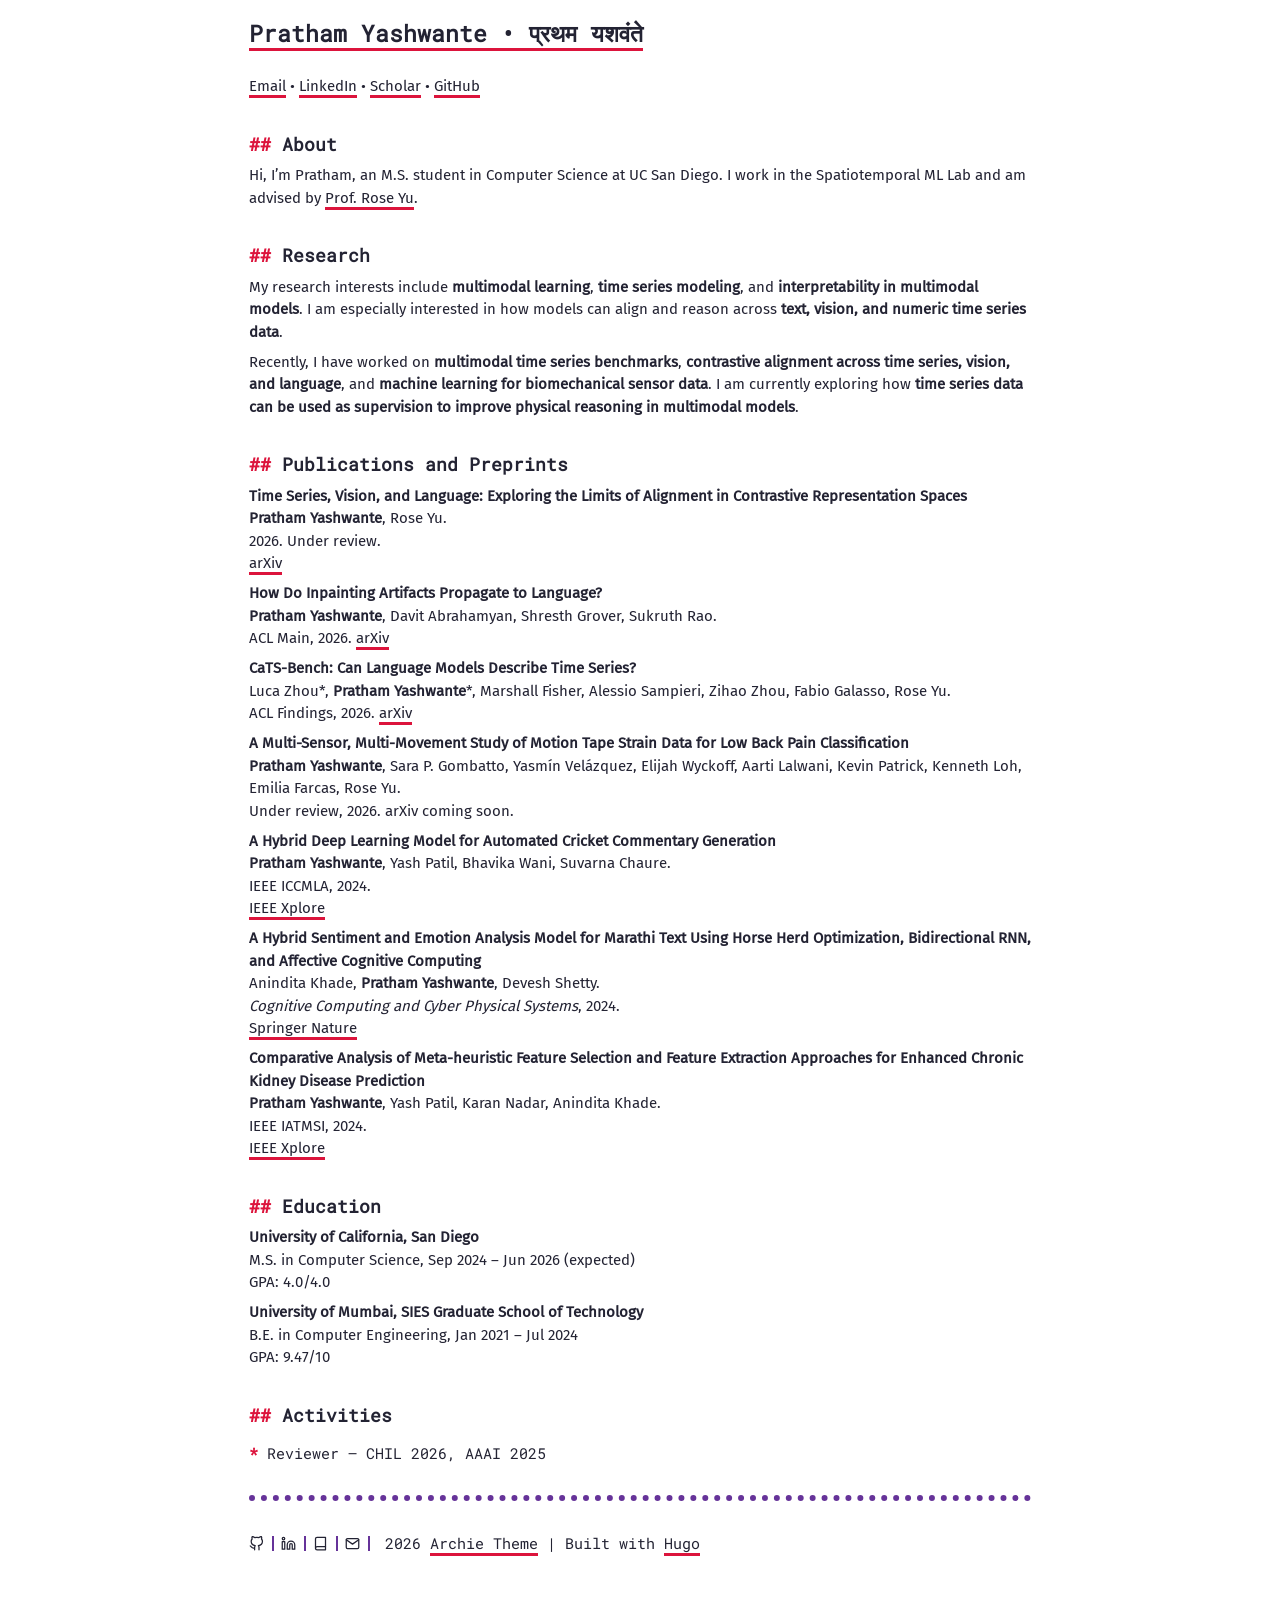
==== commit 4d2b9e2e: "deploy: 6199640b4907d72759c219cefbe41dbd22581ab1" ====
--- a/index.html
+++ b/index.html
@@ -1,14 +1,10 @@
 <!doctype html><html><head lang=en><meta charset=utf-8><meta http-equiv=X-UA-Compatible content="IE=edge"><title>Pratham Yashwante • प्रथम यशवंते | Home</title><meta name=viewport content="width=device-width,initial-scale=1"><meta name=description content><meta property="og:image" content="https://prathamvy.github.io/"><link rel=alternate type=application/rss+xml href=https://prathamvy.github.io/index.xml title="Pratham Yashwante • प्रथम यशवंते"><meta property="og:url" content="https://prathamvy.github.io/"><meta property="og:site_name" content="Pratham Yashwante • प्रथम यशवंते"><meta property="og:title" content="Home"><meta property="og:description" content="Email • LinkedIn • Scholar • GitHub
 About Hi, I’m Pratham, an M.S. student in Computer Science at UC San Diego. I work in the Spatiotemporal ML Lab and am advised by Prof. Rose Yu.
 Research My research interests include multimodal learning, time series modeling, and interpretability in multimodal models. I am especially interested in how models can align and reason across text, vision, and numeric time series data.
-Recently, I have worked on:"><meta property="og:locale" content="en_us"><meta property="og:type" content="website"><meta name=twitter:card content="summary"><meta name=twitter:title content="Home"><meta name=twitter:description content="Email • LinkedIn • Scholar • GitHub
+Recently, I have worked on multimodal time series benchmarks, contrastive alignment across time series, vision, and language, and machine learning for biomechanical sensor data. I am currently exploring how time series data can be used as supervision to improve physical reasoning in multimodal models."><meta property="og:locale" content="en_us"><meta property="og:type" content="website"><meta name=twitter:card content="summary"><meta name=twitter:title content="Home"><meta name=twitter:description content="Email • LinkedIn • Scholar • GitHub
 About Hi, I’m Pratham, an M.S. student in Computer Science at UC San Diego. I work in the Spatiotemporal ML Lab and am advised by Prof. Rose Yu.
 Research My research interests include multimodal learning, time series modeling, and interpretability in multimodal models. I am especially interested in how models can align and reason across text, vision, and numeric time series data.
-Recently, I have worked on:"><link href=https://prathamvy.github.io/css/fonts.2c2227b81b1970a03e760aa2e6121cd01f87c88586803cbb282aa224720a765f.css rel=stylesheet><link rel=stylesheet type=text/css media=screen href=https://prathamvy.github.io/css/main.a87126a5d38398207e58225b2d1a9faf97f546982f44b3ffb9715a264da36c90.css></head><body><div class=content><header><div class=main><a href=https://prathamvy.github.io/>Pratham Yashwante • प्रथम यशवंते</a></div><nav></nav></header><main class=main><div class=site-description></div><article class=post-content><p><a href=mailto:prathamyashwantepy@gmail.com>Email</a> • <a href=https://linkedin.com/in/prathamyashwante>LinkedIn</a> • <a href="https://scholar.google.com/citations?user=l7KzSbgAAAAJ&amp;hl=en">Scholar</a> • <a href=https://github.com/prathamvy>GitHub</a></p><h2 id=about>About</h2><p>Hi, I’m Pratham, an M.S. student in Computer Science at UC San Diego. I work in the Spatiotemporal ML Lab and am advised by <a href=https://roseyu.com/>Prof. Rose Yu</a>.</p><h2 id=research>Research</h2><p>My research interests include <strong>multimodal learning</strong>, <strong>time series modeling</strong>, and <strong>interpretability in multimodal models</strong>. I am especially interested in how models can align and reason across <strong>text, vision, and numeric time series data</strong>.</p><p>Recently, I have worked on:</p><ul><li><strong>Multimodal time series benchmarks</strong></li><li><strong>Contrastive alignment across time series, vision, and language</strong></li><li><strong>Machine learning for biomechanical sensor data</strong></li><li><strong>vision-language artifact propogation</strong></li></ul><p>I am currently exploring how <strong>time series data can be used as supervision to improve physical reasoning in multimodal models</strong>.</p><h2 id=publications-and-preprints>Publications and Preprints</h2><ul><li><p><strong>Time Series, Vision, and Language: Exploring the Limits of Alignment in Contrastive Representation Spaces</strong><br><strong>Pratham Yashwante</strong>, Rose Yu. 2026. Under review.
-<a href=https://arxiv.org/abs/2602.19367v1>arXiv</a></p></li><li><p><strong>How Do Inpainting Artifacts Propagate to Language?</strong><br><strong>Pratham Yashwante</strong>, Davit Abrahamyan, Shresth Grover, Sukruth Rao.
-ACL Main, 2026. <a href=https://arxiv.org/abs/2602.20520>arXiv</a></p></li><li><p><strong>CaTS-Bench: Can Language Models Describe Time Series?</strong><br>Luca Zhou*, <strong>Pratham Yashwante</strong>*, Marshall Fisher, Alessio Sampieri, Zihao Zhou, Fabio Galasso, Rose Yu.
-ACL Findings, 2026. <a href=https://arxiv.org/abs/2509.20823>arXiv</a></p></li><li><p><strong>A Multi-Sensor, Multi-Movement Study of Motion Tape Strain Data for Low Back Pain Classification</strong><br><strong>Pratham Yashwante</strong>, Sara P. Gombatto, Yasmín Velázquez, Elijah Wyckoff, Aarti Lalwani, Kevin Patrick, Kenneth Loh, Emilia Farcas, Rose Yu.
-Under review. (arXiv coming soon), 2026.</p></li><li><p><strong>A Hybrid Deep Learning Model for Automated Cricket Commentary Generation</strong><br><strong>Pratham Yashwante</strong>, Yash Patil, Bhavika Wani, Suvarna Chaure.
-IEEE ICCMLA, 2024. <a href=https://ieeexplore.ieee.org/abstract/document/10871604>IEEE Xplore</a></p></li><li><p><strong>A Hybrid Sentiment and Emotion Analysis Model for Marathi Text Using Horse Herd Optimization, Bidirectional RNN, and Affective Cognitive Computing</strong><br>Anindita Khade, <strong>Pratham Yashwante</strong>, Devesh Shetty.
-<em>Cognitive Computing and Cyber Physical Systems</em>, 2024. <a href=https://doi.org/10.1007/978-3-031-77081-4_2>Springer Nature</a></p></li><li><p><strong>Comparative Analysis of Meta-heuristic Feature Selection and Feature Extraction Approaches for Enhanced Chronic Kidney Disease Prediction</strong><br><strong>Pratham Yashwante</strong>, Yash Patil, Karan Nadar, Anindita Khade.
-IEEE IATMSI, 2024. <a href=https://ieeexplore.ieee.org/abstract/document/10502980>IEEE Xplore</a></p></li></ul><h2 id=education>Education</h2><p><strong>University of California, San Diego</strong><br>M.S. in Computer Science, Sep 2024 – Jun 2026 (expected)<br>GPA: 4.0/4.0</p><p><strong>University of Mumbai, SIES Graduate School of Technology</strong><br>B.E. in Computer Engineering, Jan 2021 – Jul 2024<br>GPA: 9.47/10</p><h2 id=activities>Activities</h2><ul><li>Reviewer — CHIL 2026, AAAI 2025</li></ul></article></main><footer><div style=display:flex><a class=soc href=https://github.com/prathamvy rel=me title=GitHub><svg class="feather"><use href="/svg/feather-sprite.51cf5647cb1987f769b616558f2620fd9423d72058490231b391bf6aa3744b55.svg#github"/></svg></a><a class=border></a><a class=soc href=https://linkedin.com/in/prathamyashwante rel=me title=LinkedIn><svg class="feather"><use href="/svg/feather-sprite.51cf5647cb1987f769b616558f2620fd9423d72058490231b391bf6aa3744b55.svg#linkedin"/></svg></a><a class=border></a><a class=soc href="https://scholar.google.com/citations?user=l7KzSbgAAAAJ&amp;hl=en" rel=me title="Google Scholar"><svg class="feather"><use href="/svg/feather-sprite.51cf5647cb1987f769b616558f2620fd9423d72058490231b391bf6aa3744b55.svg#book"/></svg></a><a class=border></a><a class=soc href=mailto:prathamyashwantepy@gmail.com rel=me title=Email><svg class="feather"><use href="/svg/feather-sprite.51cf5647cb1987f769b616558f2620fd9423d72058490231b391bf6aa3744b55.svg#mail"/></svg></a><a class=border></a></div><div class=footer-info>2026 <a href=https://github.com/athul/archie>Archie Theme</a> | Built with <a href=https://gohugo.io>Hugo</a></div></footer></div></body></html>+Recently, I have worked on multimodal time series benchmarks, contrastive alignment across time series, vision, and language, and machine learning for biomechanical sensor data. I am currently exploring how time series data can be used as supervision to improve physical reasoning in multimodal models."><link href=https://prathamvy.github.io/css/fonts.2c2227b81b1970a03e760aa2e6121cd01f87c88586803cbb282aa224720a765f.css rel=stylesheet><link rel=stylesheet type=text/css media=screen href=https://prathamvy.github.io/css/main.a87126a5d38398207e58225b2d1a9faf97f546982f44b3ffb9715a264da36c90.css></head><body><div class=content><header><div class=main><a href=https://prathamvy.github.io/>Pratham Yashwante • प्रथम यशवंते</a></div><nav></nav></header><main class=main><div class=site-description></div><article class=post-content><p><a href=mailto:prathamyashwantepy@gmail.com>Email</a> • <a href=https://linkedin.com/in/prathamyashwante>LinkedIn</a> • <a href="https://scholar.google.com/citations?user=l7KzSbgAAAAJ&amp;hl=en">Scholar</a> • <a href=https://github.com/prathamvy>GitHub</a></p><h2 id=about>About</h2><p>Hi, I’m Pratham, an M.S. student in Computer Science at UC San Diego. I work in the Spatiotemporal ML Lab and am advised by <a href=https://roseyu.com/>Prof. Rose Yu</a>.</p><h2 id=research>Research</h2><p>My research interests include <strong>multimodal learning</strong>, <strong>time series modeling</strong>, and <strong>interpretability in multimodal models</strong>. I am especially interested in how models can align and reason across <strong>text, vision, and numeric time series data</strong>.</p><p>Recently, I have worked on <strong>multimodal time series benchmarks</strong>, <strong>contrastive alignment across time series, vision, and language</strong>, and <strong>machine learning for biomechanical sensor data</strong>. I am currently exploring how <strong>time series data can be used as supervision to improve physical reasoning in multimodal models</strong>.</p><h2 id=publications-and-preprints>Publications and Preprints</h2><p><strong>Time Series, Vision, and Language: Exploring the Limits of Alignment in Contrastive Representation Spaces</strong><br><strong>Pratham Yashwante</strong>, Rose Yu.<br>2026. Under review.<br><a href=https://arxiv.org/abs/2602.19367v1>arXiv</a></p><p><strong>How Do Inpainting Artifacts Propagate to Language?</strong><br><strong>Pratham Yashwante</strong>, Davit Abrahamyan, Shresth Grover, Sukruth Rao.<br>ACL Main, 2026.
+<a href=https://arxiv.org/abs/2602.20520>arXiv</a></p><p><strong>CaTS-Bench: Can Language Models Describe Time Series?</strong><br>Luca Zhou*, <strong>Pratham Yashwante</strong>*, Marshall Fisher, Alessio Sampieri, Zihao Zhou, Fabio Galasso, Rose Yu.<br>ACL Findings, 2026.
+<a href=https://arxiv.org/abs/2509.20823>arXiv</a></p><p><strong>A Multi-Sensor, Multi-Movement Study of Motion Tape Strain Data for Low Back Pain Classification</strong><br><strong>Pratham Yashwante</strong>, Sara P. Gombatto, Yasmín Velázquez, Elijah Wyckoff, Aarti Lalwani, Kevin Patrick, Kenneth Loh, Emilia Farcas, Rose Yu.<br>Under review, 2026.
+arXiv coming soon.</p><p><strong>A Hybrid Deep Learning Model for Automated Cricket Commentary Generation</strong><br><strong>Pratham Yashwante</strong>, Yash Patil, Bhavika Wani, Suvarna Chaure.<br>IEEE ICCMLA, 2024.<br><a href=https://ieeexplore.ieee.org/abstract/document/10871604>IEEE Xplore</a></p><p><strong>A Hybrid Sentiment and Emotion Analysis Model for Marathi Text Using Horse Herd Optimization, Bidirectional RNN, and Affective Cognitive Computing</strong><br>Anindita Khade, <strong>Pratham Yashwante</strong>, Devesh Shetty.<br><em>Cognitive Computing and Cyber Physical Systems</em>, 2024.<br><a href=https://doi.org/10.1007/978-3-031-77081-4_2>Springer Nature</a></p><p><strong>Comparative Analysis of Meta-heuristic Feature Selection and Feature Extraction Approaches for Enhanced Chronic Kidney Disease Prediction</strong><br><strong>Pratham Yashwante</strong>, Yash Patil, Karan Nadar, Anindita Khade.<br>IEEE IATMSI, 2024.<br><a href=https://ieeexplore.ieee.org/abstract/document/10502980>IEEE Xplore</a></p><h2 id=education>Education</h2><p><strong>University of California, San Diego</strong><br>M.S. in Computer Science, Sep 2024 – Jun 2026 (expected)<br>GPA: 4.0/4.0</p><p><strong>University of Mumbai, SIES Graduate School of Technology</strong><br>B.E. in Computer Engineering, Jan 2021 – Jul 2024<br>GPA: 9.47/10</p><h2 id=activities>Activities</h2><ul><li>Reviewer — CHIL 2026, AAAI 2025</li></ul></article></main><footer><div style=display:flex><a class=soc href=https://github.com/prathamvy rel=me title=GitHub><svg class="feather"><use href="/svg/feather-sprite.51cf5647cb1987f769b616558f2620fd9423d72058490231b391bf6aa3744b55.svg#github"/></svg></a><a class=border></a><a class=soc href=https://linkedin.com/in/prathamyashwante rel=me title=LinkedIn><svg class="feather"><use href="/svg/feather-sprite.51cf5647cb1987f769b616558f2620fd9423d72058490231b391bf6aa3744b55.svg#linkedin"/></svg></a><a class=border></a><a class=soc href="https://scholar.google.com/citations?user=l7KzSbgAAAAJ&amp;hl=en" rel=me title="Google Scholar"><svg class="feather"><use href="/svg/feather-sprite.51cf5647cb1987f769b616558f2620fd9423d72058490231b391bf6aa3744b55.svg#book"/></svg></a><a class=border></a><a class=soc href=mailto:prathamyashwantepy@gmail.com rel=me title=Email><svg class="feather"><use href="/svg/feather-sprite.51cf5647cb1987f769b616558f2620fd9423d72058490231b391bf6aa3744b55.svg#mail"/></svg></a><a class=border></a></div><div class=footer-info>2026 <a href=https://github.com/athul/archie>Archie Theme</a> | Built with <a href=https://gohugo.io>Hugo</a></div></footer></div></body></html>
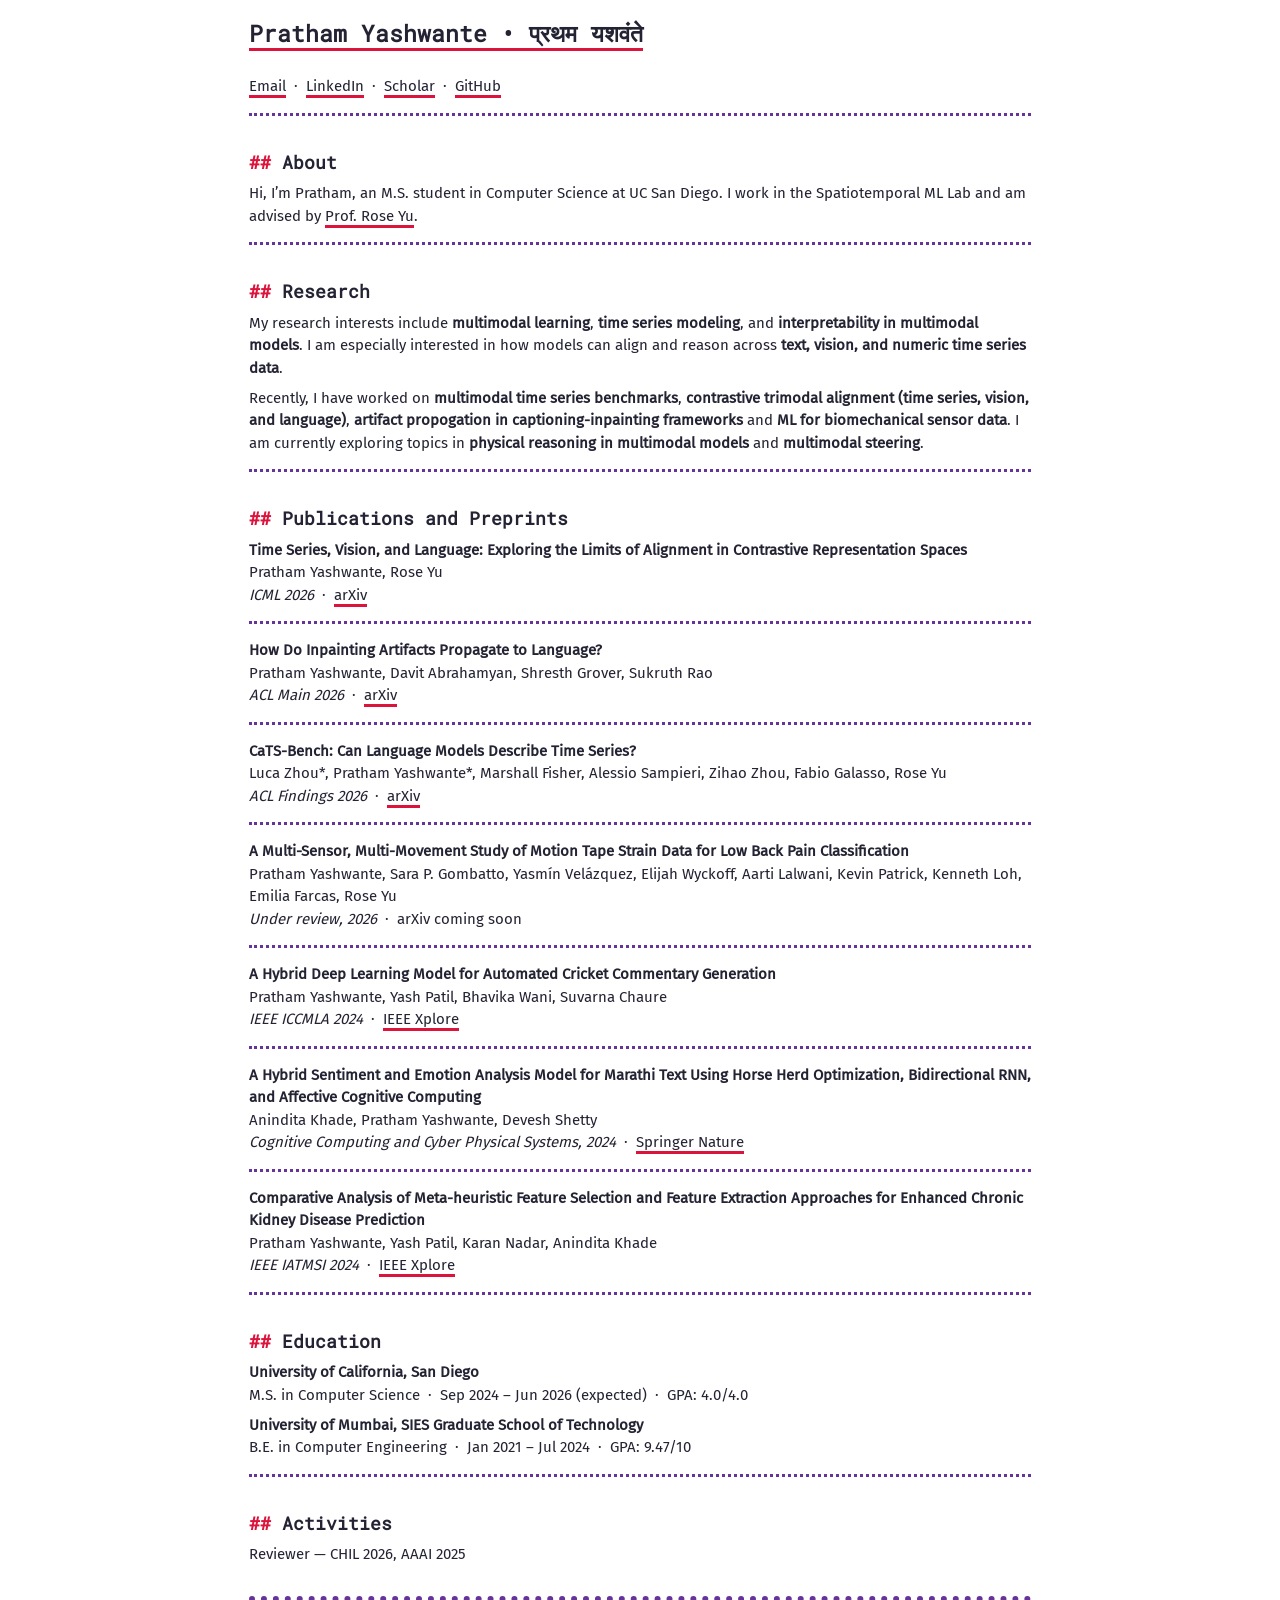
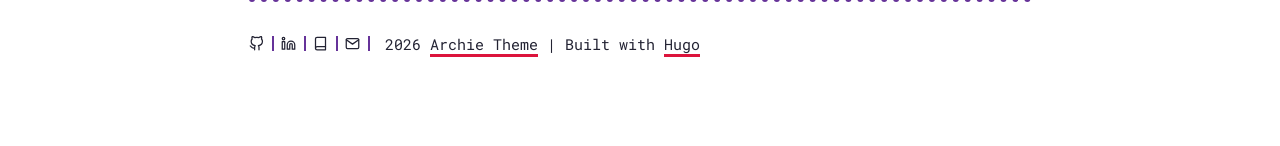
==== commit f79a3dd4: "deploy: ed1e309d74586def1c47f0d2716d364ffc113649" ====
--- a/index.html
+++ b/index.html
@@ -1,10 +1,7 @@
-<!doctype html><html><head lang=en><meta charset=utf-8><meta http-equiv=X-UA-Compatible content="IE=edge"><title>Pratham Yashwante • प्रथम यशवंते | Home</title><meta name=viewport content="width=device-width,initial-scale=1"><meta name=description content><meta property="og:image" content="https://prathamvy.github.io/"><link rel=alternate type=application/rss+xml href=https://prathamvy.github.io/index.xml title="Pratham Yashwante • प्रथम यशवंते"><meta property="og:url" content="https://prathamvy.github.io/"><meta property="og:site_name" content="Pratham Yashwante • प्रथम यशवंते"><meta property="og:title" content="Home"><meta property="og:description" content="Email • LinkedIn • Scholar • GitHub
+<!doctype html><html><head lang=en><meta charset=utf-8><meta http-equiv=X-UA-Compatible content="IE=edge"><title>Pratham Yashwante • प्रथम यशवंते | Home</title><meta name=viewport content="width=device-width,initial-scale=1"><meta name=description content><meta property="og:image" content="https://prathamvy.github.io/"><link rel=alternate type=application/rss+xml href=https://prathamvy.github.io/index.xml title="Pratham Yashwante • प्रथम यशवंते"><meta property="og:url" content="https://prathamvy.github.io/"><meta property="og:site_name" content="Pratham Yashwante • प्रथम यशवंते"><meta property="og:title" content="Home"><meta property="og:description" content="Email · LinkedIn · Scholar · GitHub
 About Hi, I’m Pratham, an M.S. student in Computer Science at UC San Diego. I work in the Spatiotemporal ML Lab and am advised by Prof. Rose Yu.
 Research My research interests include multimodal learning, time series modeling, and interpretability in multimodal models. I am especially interested in how models can align and reason across text, vision, and numeric time series data.
-Recently, I have worked on multimodal time series benchmarks, contrastive alignment across time series, vision, and language, and machine learning for biomechanical sensor data. I am currently exploring how time series data can be used as supervision to improve physical reasoning in multimodal models."><meta property="og:locale" content="en_us"><meta property="og:type" content="website"><meta name=twitter:card content="summary"><meta name=twitter:title content="Home"><meta name=twitter:description content="Email • LinkedIn • Scholar • GitHub
+Recently, I have worked on multimodal time series benchmarks, contrastive trimodal alignment (time series, vision, and language), artifact propogation in captioning-inpainting frameworks and ML for biomechanical sensor data. I am currently exploring topics in physical reasoning in multimodal models and multimodal steering."><meta property="og:locale" content="en_us"><meta property="og:type" content="website"><meta name=twitter:card content="summary"><meta name=twitter:title content="Home"><meta name=twitter:description content="Email · LinkedIn · Scholar · GitHub
 About Hi, I’m Pratham, an M.S. student in Computer Science at UC San Diego. I work in the Spatiotemporal ML Lab and am advised by Prof. Rose Yu.
 Research My research interests include multimodal learning, time series modeling, and interpretability in multimodal models. I am especially interested in how models can align and reason across text, vision, and numeric time series data.
-Recently, I have worked on multimodal time series benchmarks, contrastive alignment across time series, vision, and language, and machine learning for biomechanical sensor data. I am currently exploring how time series data can be used as supervision to improve physical reasoning in multimodal models."><link href=https://prathamvy.github.io/css/fonts.2c2227b81b1970a03e760aa2e6121cd01f87c88586803cbb282aa224720a765f.css rel=stylesheet><link rel=stylesheet type=text/css media=screen href=https://prathamvy.github.io/css/main.a87126a5d38398207e58225b2d1a9faf97f546982f44b3ffb9715a264da36c90.css></head><body><div class=content><header><div class=main><a href=https://prathamvy.github.io/>Pratham Yashwante • प्रथम यशवंते</a></div><nav></nav></header><main class=main><div class=site-description></div><article class=post-content><p><a href=mailto:prathamyashwantepy@gmail.com>Email</a> • <a href=https://linkedin.com/in/prathamyashwante>LinkedIn</a> • <a href="https://scholar.google.com/citations?user=l7KzSbgAAAAJ&amp;hl=en">Scholar</a> • <a href=https://github.com/prathamvy>GitHub</a></p><h2 id=about>About</h2><p>Hi, I’m Pratham, an M.S. student in Computer Science at UC San Diego. I work in the Spatiotemporal ML Lab and am advised by <a href=https://roseyu.com/>Prof. Rose Yu</a>.</p><h2 id=research>Research</h2><p>My research interests include <strong>multimodal learning</strong>, <strong>time series modeling</strong>, and <strong>interpretability in multimodal models</strong>. I am especially interested in how models can align and reason across <strong>text, vision, and numeric time series data</strong>.</p><p>Recently, I have worked on <strong>multimodal time series benchmarks</strong>, <strong>contrastive alignment across time series, vision, and language</strong>, and <strong>machine learning for biomechanical sensor data</strong>. I am currently exploring how <strong>time series data can be used as supervision to improve physical reasoning in multimodal models</strong>.</p><h2 id=publications-and-preprints>Publications and Preprints</h2><p><strong>Time Series, Vision, and Language: Exploring the Limits of Alignment in Contrastive Representation Spaces</strong><br><strong>Pratham Yashwante</strong>, Rose Yu.<br>2026. Under review.<br><a href=https://arxiv.org/abs/2602.19367v1>arXiv</a></p><p><strong>How Do Inpainting Artifacts Propagate to Language?</strong><br><strong>Pratham Yashwante</strong>, Davit Abrahamyan, Shresth Grover, Sukruth Rao.<br>ACL Main, 2026.
-<a href=https://arxiv.org/abs/2602.20520>arXiv</a></p><p><strong>CaTS-Bench: Can Language Models Describe Time Series?</strong><br>Luca Zhou*, <strong>Pratham Yashwante</strong>*, Marshall Fisher, Alessio Sampieri, Zihao Zhou, Fabio Galasso, Rose Yu.<br>ACL Findings, 2026.
-<a href=https://arxiv.org/abs/2509.20823>arXiv</a></p><p><strong>A Multi-Sensor, Multi-Movement Study of Motion Tape Strain Data for Low Back Pain Classification</strong><br><strong>Pratham Yashwante</strong>, Sara P. Gombatto, Yasmín Velázquez, Elijah Wyckoff, Aarti Lalwani, Kevin Patrick, Kenneth Loh, Emilia Farcas, Rose Yu.<br>Under review, 2026.
-arXiv coming soon.</p><p><strong>A Hybrid Deep Learning Model for Automated Cricket Commentary Generation</strong><br><strong>Pratham Yashwante</strong>, Yash Patil, Bhavika Wani, Suvarna Chaure.<br>IEEE ICCMLA, 2024.<br><a href=https://ieeexplore.ieee.org/abstract/document/10871604>IEEE Xplore</a></p><p><strong>A Hybrid Sentiment and Emotion Analysis Model for Marathi Text Using Horse Herd Optimization, Bidirectional RNN, and Affective Cognitive Computing</strong><br>Anindita Khade, <strong>Pratham Yashwante</strong>, Devesh Shetty.<br><em>Cognitive Computing and Cyber Physical Systems</em>, 2024.<br><a href=https://doi.org/10.1007/978-3-031-77081-4_2>Springer Nature</a></p><p><strong>Comparative Analysis of Meta-heuristic Feature Selection and Feature Extraction Approaches for Enhanced Chronic Kidney Disease Prediction</strong><br><strong>Pratham Yashwante</strong>, Yash Patil, Karan Nadar, Anindita Khade.<br>IEEE IATMSI, 2024.<br><a href=https://ieeexplore.ieee.org/abstract/document/10502980>IEEE Xplore</a></p><h2 id=education>Education</h2><p><strong>University of California, San Diego</strong><br>M.S. in Computer Science, Sep 2024 – Jun 2026 (expected)<br>GPA: 4.0/4.0</p><p><strong>University of Mumbai, SIES Graduate School of Technology</strong><br>B.E. in Computer Engineering, Jan 2021 – Jul 2024<br>GPA: 9.47/10</p><h2 id=activities>Activities</h2><ul><li>Reviewer — CHIL 2026, AAAI 2025</li></ul></article></main><footer><div style=display:flex><a class=soc href=https://github.com/prathamvy rel=me title=GitHub><svg class="feather"><use href="/svg/feather-sprite.51cf5647cb1987f769b616558f2620fd9423d72058490231b391bf6aa3744b55.svg#github"/></svg></a><a class=border></a><a class=soc href=https://linkedin.com/in/prathamyashwante rel=me title=LinkedIn><svg class="feather"><use href="/svg/feather-sprite.51cf5647cb1987f769b616558f2620fd9423d72058490231b391bf6aa3744b55.svg#linkedin"/></svg></a><a class=border></a><a class=soc href="https://scholar.google.com/citations?user=l7KzSbgAAAAJ&amp;hl=en" rel=me title="Google Scholar"><svg class="feather"><use href="/svg/feather-sprite.51cf5647cb1987f769b616558f2620fd9423d72058490231b391bf6aa3744b55.svg#book"/></svg></a><a class=border></a><a class=soc href=mailto:prathamyashwantepy@gmail.com rel=me title=Email><svg class="feather"><use href="/svg/feather-sprite.51cf5647cb1987f769b616558f2620fd9423d72058490231b391bf6aa3744b55.svg#mail"/></svg></a><a class=border></a></div><div class=footer-info>2026 <a href=https://github.com/athul/archie>Archie Theme</a> | Built with <a href=https://gohugo.io>Hugo</a></div></footer></div></body></html>+Recently, I have worked on multimodal time series benchmarks, contrastive trimodal alignment (time series, vision, and language), artifact propogation in captioning-inpainting frameworks and ML for biomechanical sensor data. I am currently exploring topics in physical reasoning in multimodal models and multimodal steering."><link href=https://prathamvy.github.io/css/fonts.2c2227b81b1970a03e760aa2e6121cd01f87c88586803cbb282aa224720a765f.css rel=stylesheet><link rel=stylesheet type=text/css media=screen href=https://prathamvy.github.io/css/main.a87126a5d38398207e58225b2d1a9faf97f546982f44b3ffb9715a264da36c90.css></head><body><div class=content><header><div class=main><a href=https://prathamvy.github.io/>Pratham Yashwante • प्रथम यशवंते</a></div><nav></nav></header><main class=main><div class=site-description></div><article class=post-content><p><a href=mailto:prathamyashwantepy@gmail.com>Email</a>  ·  <a href=https://linkedin.com/in/prathamyashwante>LinkedIn</a>  ·  <a href="https://scholar.google.com/citations?user=l7KzSbgAAAAJ&amp;hl=en">Scholar</a>  ·  <a href=https://github.com/prathamvy>GitHub</a></p><hr><h2 id=about>About</h2><p>Hi, I&rsquo;m Pratham, an M.S. student in Computer Science at UC San Diego. I work in the Spatiotemporal ML Lab and am advised by <a href=https://roseyu.com/>Prof. Rose Yu</a>.</p><hr><h2 id=research>Research</h2><p>My research interests include <strong>multimodal learning</strong>, <strong>time series modeling</strong>, and <strong>interpretability in multimodal models</strong>. I am especially interested in how models can align and reason across <strong>text, vision, and numeric time series data</strong>.</p><p>Recently, I have worked on <strong>multimodal time series benchmarks</strong>, <strong>contrastive trimodal alignment (time series, vision, and language)</strong>, <strong>artifact propogation in captioning-inpainting frameworks</strong> and <strong>ML for biomechanical sensor data</strong>. I am currently exploring topics in <strong>physical reasoning in multimodal models</strong> and <strong>multimodal steering</strong>.</p><hr><h2 id=publications-and-preprints>Publications and Preprints</h2><p><strong>Time Series, Vision, and Language: Exploring the Limits of Alignment in Contrastive Representation Spaces</strong><br>Pratham Yashwante, Rose Yu<br><em>ICML 2026</em>  ·  <a href=https://arxiv.org/abs/2602.19367v1>arXiv</a></p><hr><p><strong>How Do Inpainting Artifacts Propagate to Language?</strong><br>Pratham Yashwante, Davit Abrahamyan, Shresth Grover, Sukruth Rao<br><em>ACL Main 2026</em>  ·  <a href=https://arxiv.org/abs/2602.20520>arXiv</a></p><hr><p><strong>CaTS-Bench: Can Language Models Describe Time Series?</strong><br>Luca Zhou*, Pratham Yashwante*, Marshall Fisher, Alessio Sampieri, Zihao Zhou, Fabio Galasso, Rose Yu<br><em>ACL Findings 2026</em>  ·  <a href=https://arxiv.org/abs/2509.20823>arXiv</a></p><hr><p><strong>A Multi-Sensor, Multi-Movement Study of Motion Tape Strain Data for Low Back Pain Classification</strong><br>Pratham Yashwante, Sara P. Gombatto, Yasmín Velázquez, Elijah Wyckoff, Aarti Lalwani, Kevin Patrick, Kenneth Loh, Emilia Farcas, Rose Yu<br><em>Under review, 2026</em>  ·  arXiv coming soon</p><hr><p><strong>A Hybrid Deep Learning Model for Automated Cricket Commentary Generation</strong><br>Pratham Yashwante, Yash Patil, Bhavika Wani, Suvarna Chaure<br><em>IEEE ICCMLA 2024</em>  ·  <a href=https://ieeexplore.ieee.org/abstract/document/10871604>IEEE Xplore</a></p><hr><p><strong>A Hybrid Sentiment and Emotion Analysis Model for Marathi Text Using Horse Herd Optimization, Bidirectional RNN, and Affective Cognitive Computing</strong><br>Anindita Khade, Pratham Yashwante, Devesh Shetty<br><em>Cognitive Computing and Cyber Physical Systems, 2024</em>  ·  <a href=https://doi.org/10.1007/978-3-031-77081-4_2>Springer Nature</a></p><hr><p><strong>Comparative Analysis of Meta-heuristic Feature Selection and Feature Extraction Approaches for Enhanced Chronic Kidney Disease Prediction</strong><br>Pratham Yashwante, Yash Patil, Karan Nadar, Anindita Khade<br><em>IEEE IATMSI 2024</em>  ·  <a href=https://ieeexplore.ieee.org/abstract/document/10502980>IEEE Xplore</a></p><hr><h2 id=education>Education</h2><p><strong>University of California, San Diego</strong><br>M.S. in Computer Science  ·  Sep 2024 – Jun 2026 (expected)  ·  GPA: 4.0/4.0</p><p><strong>University of Mumbai, SIES Graduate School of Technology</strong><br>B.E. in Computer Engineering  ·  Jan 2021 – Jul 2024  ·  GPA: 9.47/10</p><hr><h2 id=activities>Activities</h2><p>Reviewer — CHIL 2026, AAAI 2025</p></article></main><footer><div style=display:flex><a class=soc href=https://github.com/prathamvy rel=me title=GitHub><svg class="feather"><use href="/svg/feather-sprite.51cf5647cb1987f769b616558f2620fd9423d72058490231b391bf6aa3744b55.svg#github"/></svg></a><a class=border></a><a class=soc href=https://linkedin.com/in/prathamyashwante rel=me title=LinkedIn><svg class="feather"><use href="/svg/feather-sprite.51cf5647cb1987f769b616558f2620fd9423d72058490231b391bf6aa3744b55.svg#linkedin"/></svg></a><a class=border></a><a class=soc href="https://scholar.google.com/citations?user=l7KzSbgAAAAJ&amp;hl=en" rel=me title="Google Scholar"><svg class="feather"><use href="/svg/feather-sprite.51cf5647cb1987f769b616558f2620fd9423d72058490231b391bf6aa3744b55.svg#book"/></svg></a><a class=border></a><a class=soc href=mailto:prathamyashwantepy@gmail.com rel=me title=Email><svg class="feather"><use href="/svg/feather-sprite.51cf5647cb1987f769b616558f2620fd9423d72058490231b391bf6aa3744b55.svg#mail"/></svg></a><a class=border></a></div><div class=footer-info>2026 <a href=https://github.com/athul/archie>Archie Theme</a> | Built with <a href=https://gohugo.io>Hugo</a></div></footer></div></body></html>
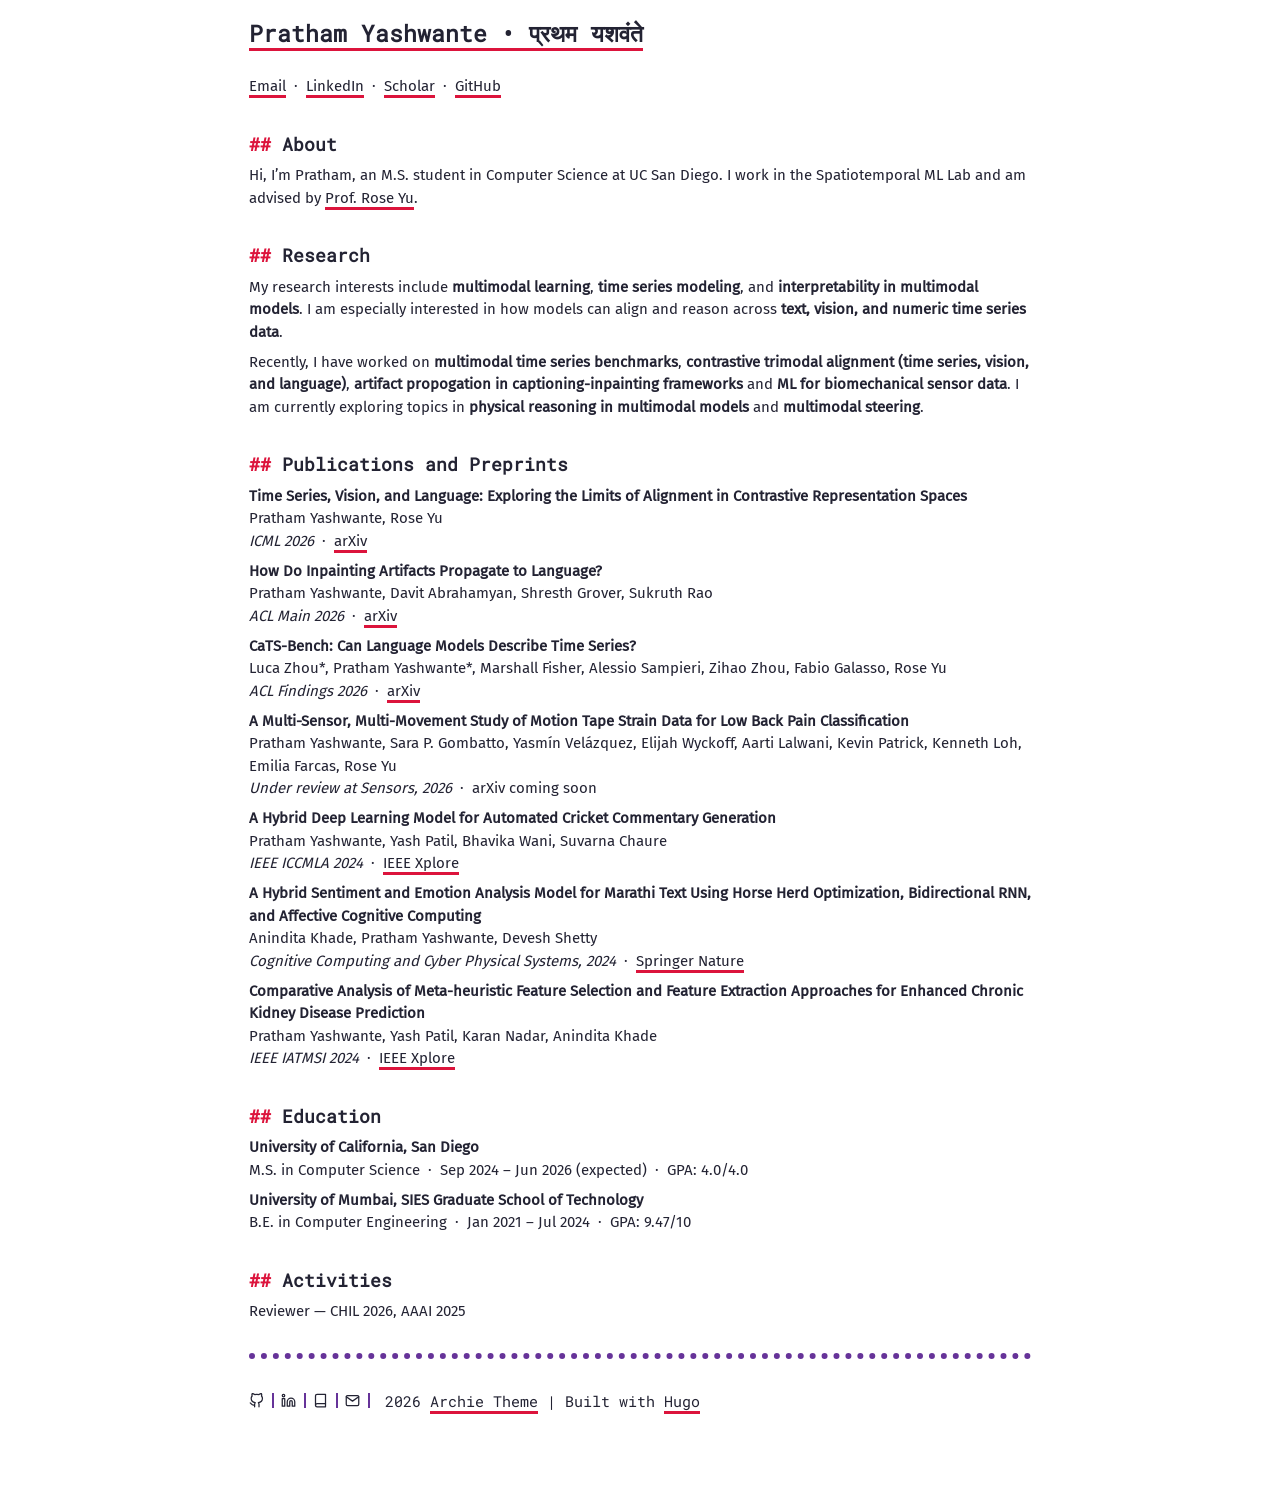
==== commit 8a643fd3: "deploy: f37ec8d50f82c761d74f44c377869e2a81dc6ac4" ====
--- a/index.html
+++ b/index.html
@@ -4,4 +4,4 @@
 Recently, I have worked on multimodal time series benchmarks, contrastive trimodal alignment (time series, vision, and language), artifact propogation in captioning-inpainting frameworks and ML for biomechanical sensor data. I am currently exploring topics in physical reasoning in multimodal models and multimodal steering."><meta property="og:locale" content="en_us"><meta property="og:type" content="website"><meta name=twitter:card content="summary"><meta name=twitter:title content="Home"><meta name=twitter:description content="Email · LinkedIn · Scholar · GitHub
 About Hi, I’m Pratham, an M.S. student in Computer Science at UC San Diego. I work in the Spatiotemporal ML Lab and am advised by Prof. Rose Yu.
 Research My research interests include multimodal learning, time series modeling, and interpretability in multimodal models. I am especially interested in how models can align and reason across text, vision, and numeric time series data.
-Recently, I have worked on multimodal time series benchmarks, contrastive trimodal alignment (time series, vision, and language), artifact propogation in captioning-inpainting frameworks and ML for biomechanical sensor data. I am currently exploring topics in physical reasoning in multimodal models and multimodal steering."><link href=https://prathamvy.github.io/css/fonts.2c2227b81b1970a03e760aa2e6121cd01f87c88586803cbb282aa224720a765f.css rel=stylesheet><link rel=stylesheet type=text/css media=screen href=https://prathamvy.github.io/css/main.a87126a5d38398207e58225b2d1a9faf97f546982f44b3ffb9715a264da36c90.css></head><body><div class=content><header><div class=main><a href=https://prathamvy.github.io/>Pratham Yashwante • प्रथम यशवंते</a></div><nav></nav></header><main class=main><div class=site-description></div><article class=post-content><p><a href=mailto:prathamyashwantepy@gmail.com>Email</a>  ·  <a href=https://linkedin.com/in/prathamyashwante>LinkedIn</a>  ·  <a href="https://scholar.google.com/citations?user=l7KzSbgAAAAJ&amp;hl=en">Scholar</a>  ·  <a href=https://github.com/prathamvy>GitHub</a></p><hr><h2 id=about>About</h2><p>Hi, I&rsquo;m Pratham, an M.S. student in Computer Science at UC San Diego. I work in the Spatiotemporal ML Lab and am advised by <a href=https://roseyu.com/>Prof. Rose Yu</a>.</p><hr><h2 id=research>Research</h2><p>My research interests include <strong>multimodal learning</strong>, <strong>time series modeling</strong>, and <strong>interpretability in multimodal models</strong>. I am especially interested in how models can align and reason across <strong>text, vision, and numeric time series data</strong>.</p><p>Recently, I have worked on <strong>multimodal time series benchmarks</strong>, <strong>contrastive trimodal alignment (time series, vision, and language)</strong>, <strong>artifact propogation in captioning-inpainting frameworks</strong> and <strong>ML for biomechanical sensor data</strong>. I am currently exploring topics in <strong>physical reasoning in multimodal models</strong> and <strong>multimodal steering</strong>.</p><hr><h2 id=publications-and-preprints>Publications and Preprints</h2><p><strong>Time Series, Vision, and Language: Exploring the Limits of Alignment in Contrastive Representation Spaces</strong><br>Pratham Yashwante, Rose Yu<br><em>ICML 2026</em>  ·  <a href=https://arxiv.org/abs/2602.19367v1>arXiv</a></p><hr><p><strong>How Do Inpainting Artifacts Propagate to Language?</strong><br>Pratham Yashwante, Davit Abrahamyan, Shresth Grover, Sukruth Rao<br><em>ACL Main 2026</em>  ·  <a href=https://arxiv.org/abs/2602.20520>arXiv</a></p><hr><p><strong>CaTS-Bench: Can Language Models Describe Time Series?</strong><br>Luca Zhou*, Pratham Yashwante*, Marshall Fisher, Alessio Sampieri, Zihao Zhou, Fabio Galasso, Rose Yu<br><em>ACL Findings 2026</em>  ·  <a href=https://arxiv.org/abs/2509.20823>arXiv</a></p><hr><p><strong>A Multi-Sensor, Multi-Movement Study of Motion Tape Strain Data for Low Back Pain Classification</strong><br>Pratham Yashwante, Sara P. Gombatto, Yasmín Velázquez, Elijah Wyckoff, Aarti Lalwani, Kevin Patrick, Kenneth Loh, Emilia Farcas, Rose Yu<br><em>Under review, 2026</em>  ·  arXiv coming soon</p><hr><p><strong>A Hybrid Deep Learning Model for Automated Cricket Commentary Generation</strong><br>Pratham Yashwante, Yash Patil, Bhavika Wani, Suvarna Chaure<br><em>IEEE ICCMLA 2024</em>  ·  <a href=https://ieeexplore.ieee.org/abstract/document/10871604>IEEE Xplore</a></p><hr><p><strong>A Hybrid Sentiment and Emotion Analysis Model for Marathi Text Using Horse Herd Optimization, Bidirectional RNN, and Affective Cognitive Computing</strong><br>Anindita Khade, Pratham Yashwante, Devesh Shetty<br><em>Cognitive Computing and Cyber Physical Systems, 2024</em>  ·  <a href=https://doi.org/10.1007/978-3-031-77081-4_2>Springer Nature</a></p><hr><p><strong>Comparative Analysis of Meta-heuristic Feature Selection and Feature Extraction Approaches for Enhanced Chronic Kidney Disease Prediction</strong><br>Pratham Yashwante, Yash Patil, Karan Nadar, Anindita Khade<br><em>IEEE IATMSI 2024</em>  ·  <a href=https://ieeexplore.ieee.org/abstract/document/10502980>IEEE Xplore</a></p><hr><h2 id=education>Education</h2><p><strong>University of California, San Diego</strong><br>M.S. in Computer Science  ·  Sep 2024 – Jun 2026 (expected)  ·  GPA: 4.0/4.0</p><p><strong>University of Mumbai, SIES Graduate School of Technology</strong><br>B.E. in Computer Engineering  ·  Jan 2021 – Jul 2024  ·  GPA: 9.47/10</p><hr><h2 id=activities>Activities</h2><p>Reviewer — CHIL 2026, AAAI 2025</p></article></main><footer><div style=display:flex><a class=soc href=https://github.com/prathamvy rel=me title=GitHub><svg class="feather"><use href="/svg/feather-sprite.51cf5647cb1987f769b616558f2620fd9423d72058490231b391bf6aa3744b55.svg#github"/></svg></a><a class=border></a><a class=soc href=https://linkedin.com/in/prathamyashwante rel=me title=LinkedIn><svg class="feather"><use href="/svg/feather-sprite.51cf5647cb1987f769b616558f2620fd9423d72058490231b391bf6aa3744b55.svg#linkedin"/></svg></a><a class=border></a><a class=soc href="https://scholar.google.com/citations?user=l7KzSbgAAAAJ&amp;hl=en" rel=me title="Google Scholar"><svg class="feather"><use href="/svg/feather-sprite.51cf5647cb1987f769b616558f2620fd9423d72058490231b391bf6aa3744b55.svg#book"/></svg></a><a class=border></a><a class=soc href=mailto:prathamyashwantepy@gmail.com rel=me title=Email><svg class="feather"><use href="/svg/feather-sprite.51cf5647cb1987f769b616558f2620fd9423d72058490231b391bf6aa3744b55.svg#mail"/></svg></a><a class=border></a></div><div class=footer-info>2026 <a href=https://github.com/athul/archie>Archie Theme</a> | Built with <a href=https://gohugo.io>Hugo</a></div></footer></div></body></html>+Recently, I have worked on multimodal time series benchmarks, contrastive trimodal alignment (time series, vision, and language), artifact propogation in captioning-inpainting frameworks and ML for biomechanical sensor data. I am currently exploring topics in physical reasoning in multimodal models and multimodal steering."><link href=https://prathamvy.github.io/css/fonts.2c2227b81b1970a03e760aa2e6121cd01f87c88586803cbb282aa224720a765f.css rel=stylesheet><link rel=stylesheet type=text/css media=screen href=https://prathamvy.github.io/css/main.a87126a5d38398207e58225b2d1a9faf97f546982f44b3ffb9715a264da36c90.css></head><body><div class=content><header><div class=main><a href=https://prathamvy.github.io/>Pratham Yashwante • प्रथम यशवंते</a></div><nav></nav></header><main class=main><div class=site-description></div><article class=post-content><p><a href=mailto:prathamyashwantepy@gmail.com>Email</a>  ·  <a href=https://linkedin.com/in/prathamyashwante>LinkedIn</a>  ·  <a href="https://scholar.google.com/citations?user=l7KzSbgAAAAJ&amp;hl=en">Scholar</a>  ·  <a href=https://github.com/prathamvy>GitHub</a></p><h2 id=about>About</h2><p>Hi, I&rsquo;m Pratham, an M.S. student in Computer Science at UC San Diego. I work in the Spatiotemporal ML Lab and am advised by <a href=https://roseyu.com/>Prof. Rose Yu</a>.</p><h2 id=research>Research</h2><p>My research interests include <strong>multimodal learning</strong>, <strong>time series modeling</strong>, and <strong>interpretability in multimodal models</strong>. I am especially interested in how models can align and reason across <strong>text, vision, and numeric time series data</strong>.</p><p>Recently, I have worked on <strong>multimodal time series benchmarks</strong>, <strong>contrastive trimodal alignment (time series, vision, and language)</strong>, <strong>artifact propogation in captioning-inpainting frameworks</strong> and <strong>ML for biomechanical sensor data</strong>. I am currently exploring topics in <strong>physical reasoning in multimodal models</strong> and <strong>multimodal steering</strong>.</p><h2 id=publications-and-preprints>Publications and Preprints</h2><p><strong>Time Series, Vision, and Language: Exploring the Limits of Alignment in Contrastive Representation Spaces</strong><br>Pratham Yashwante, Rose Yu<br><em>ICML 2026</em>  ·  <a href=https://arxiv.org/abs/2602.19367v1>arXiv</a></p><p><strong>How Do Inpainting Artifacts Propagate to Language?</strong><br>Pratham Yashwante, Davit Abrahamyan, Shresth Grover, Sukruth Rao<br><em>ACL Main 2026</em>  ·  <a href=https://arxiv.org/abs/2602.20520>arXiv</a></p><p><strong>CaTS-Bench: Can Language Models Describe Time Series?</strong><br>Luca Zhou*, Pratham Yashwante*, Marshall Fisher, Alessio Sampieri, Zihao Zhou, Fabio Galasso, Rose Yu<br><em>ACL Findings 2026</em>  ·  <a href=https://arxiv.org/abs/2509.20823>arXiv</a></p><p><strong>A Multi-Sensor, Multi-Movement Study of Motion Tape Strain Data for Low Back Pain Classification</strong><br>Pratham Yashwante, Sara P. Gombatto, Yasmín Velázquez, Elijah Wyckoff, Aarti Lalwani, Kevin Patrick, Kenneth Loh, Emilia Farcas, Rose Yu<br><em>Under review at Sensors, 2026</em>  ·  arXiv coming soon</p><p><strong>A Hybrid Deep Learning Model for Automated Cricket Commentary Generation</strong><br>Pratham Yashwante, Yash Patil, Bhavika Wani, Suvarna Chaure<br><em>IEEE ICCMLA 2024</em>  ·  <a href=https://ieeexplore.ieee.org/abstract/document/10871604>IEEE Xplore</a></p><p><strong>A Hybrid Sentiment and Emotion Analysis Model for Marathi Text Using Horse Herd Optimization, Bidirectional RNN, and Affective Cognitive Computing</strong><br>Anindita Khade, Pratham Yashwante, Devesh Shetty<br><em>Cognitive Computing and Cyber Physical Systems, 2024</em>  ·  <a href=https://doi.org/10.1007/978-3-031-77081-4_2>Springer Nature</a></p><p><strong>Comparative Analysis of Meta-heuristic Feature Selection and Feature Extraction Approaches for Enhanced Chronic Kidney Disease Prediction</strong><br>Pratham Yashwante, Yash Patil, Karan Nadar, Anindita Khade<br><em>IEEE IATMSI 2024</em>  ·  <a href=https://ieeexplore.ieee.org/abstract/document/10502980>IEEE Xplore</a></p><h2 id=education>Education</h2><p><strong>University of California, San Diego</strong><br>M.S. in Computer Science  ·  Sep 2024 – Jun 2026 (expected)  ·  GPA: 4.0/4.0</p><p><strong>University of Mumbai, SIES Graduate School of Technology</strong><br>B.E. in Computer Engineering  ·  Jan 2021 – Jul 2024  ·  GPA: 9.47/10</p><h2 id=activities>Activities</h2><p>Reviewer — CHIL 2026, AAAI 2025</p></article></main><footer><div style=display:flex><a class=soc href=https://github.com/prathamvy rel=me title=GitHub><svg class="feather"><use href="/svg/feather-sprite.51cf5647cb1987f769b616558f2620fd9423d72058490231b391bf6aa3744b55.svg#github"/></svg></a><a class=border></a><a class=soc href=https://linkedin.com/in/prathamyashwante rel=me title=LinkedIn><svg class="feather"><use href="/svg/feather-sprite.51cf5647cb1987f769b616558f2620fd9423d72058490231b391bf6aa3744b55.svg#linkedin"/></svg></a><a class=border></a><a class=soc href="https://scholar.google.com/citations?user=l7KzSbgAAAAJ&amp;hl=en" rel=me title="Google Scholar"><svg class="feather"><use href="/svg/feather-sprite.51cf5647cb1987f769b616558f2620fd9423d72058490231b391bf6aa3744b55.svg#book"/></svg></a><a class=border></a><a class=soc href=mailto:prathamyashwantepy@gmail.com rel=me title=Email><svg class="feather"><use href="/svg/feather-sprite.51cf5647cb1987f769b616558f2620fd9423d72058490231b391bf6aa3744b55.svg#mail"/></svg></a><a class=border></a></div><div class=footer-info>2026 <a href=https://github.com/athul/archie>Archie Theme</a> | Built with <a href=https://gohugo.io>Hugo</a></div></footer></div></body></html>
